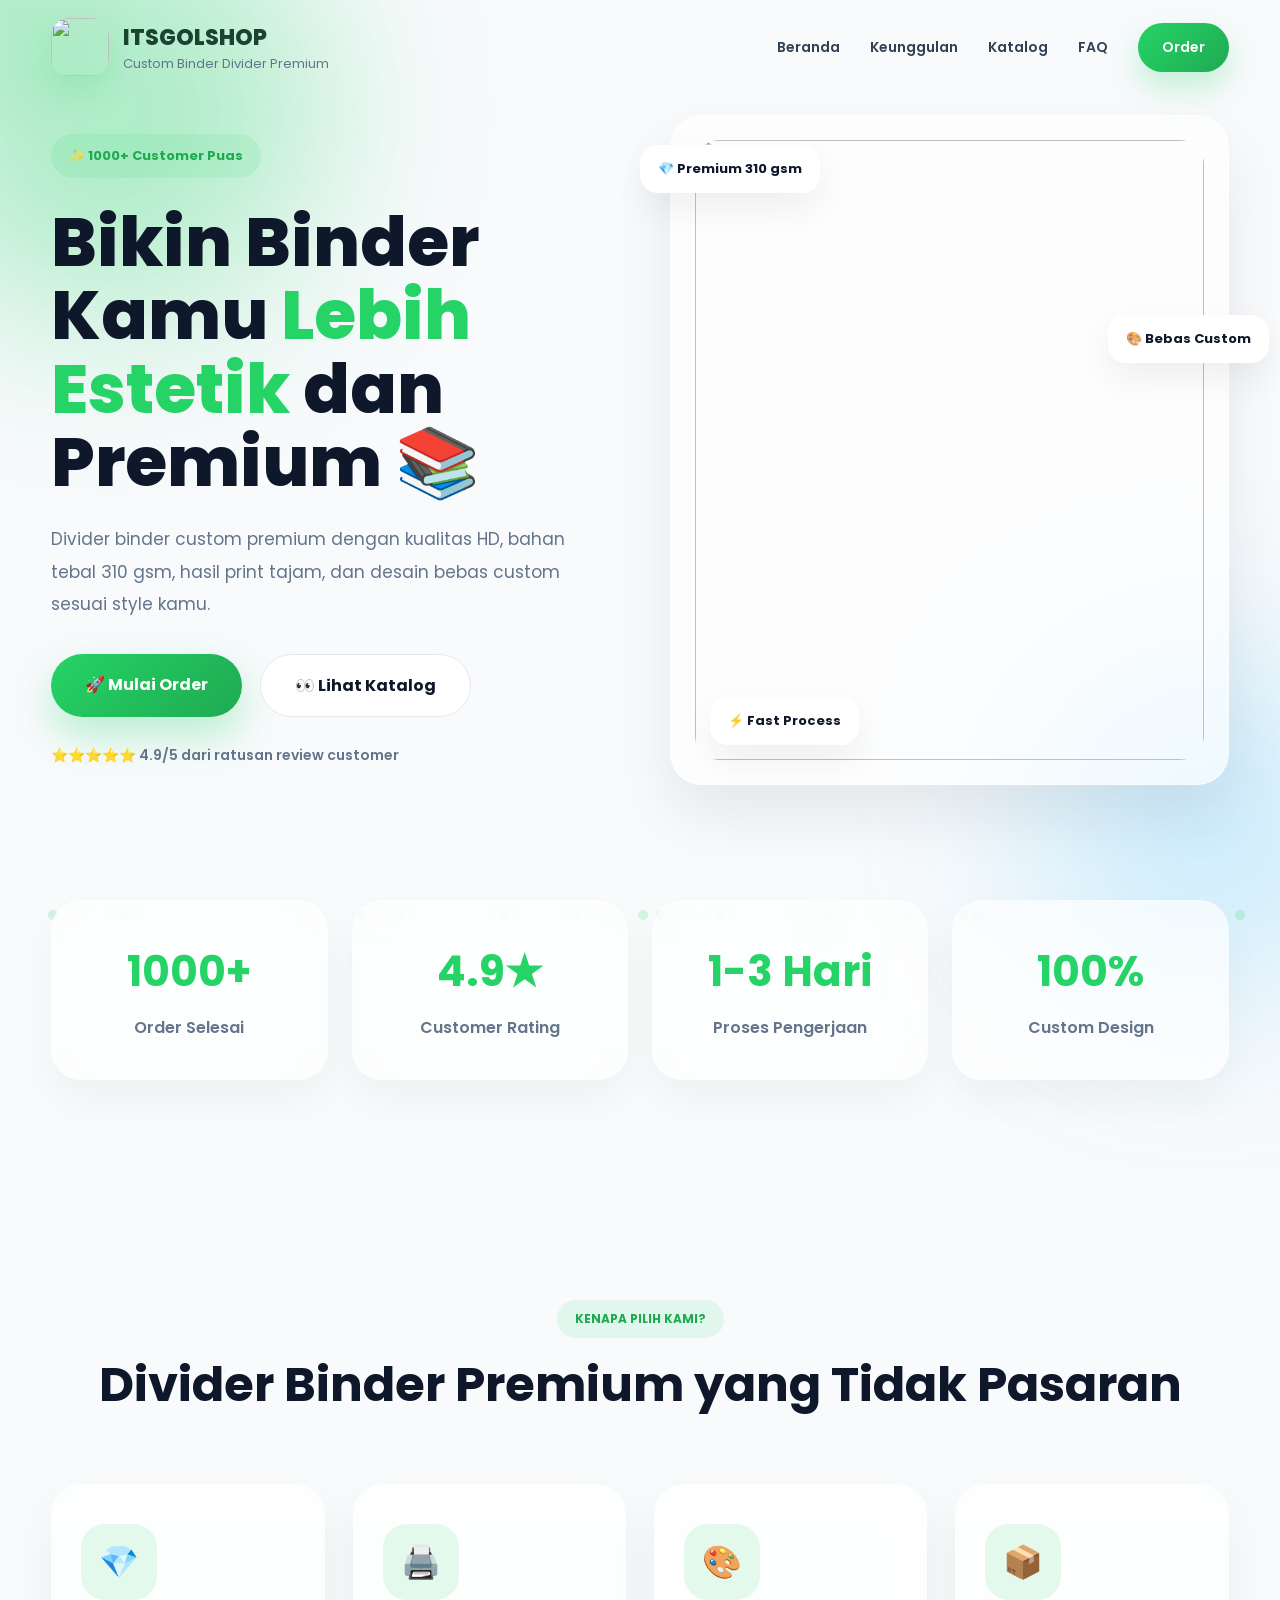
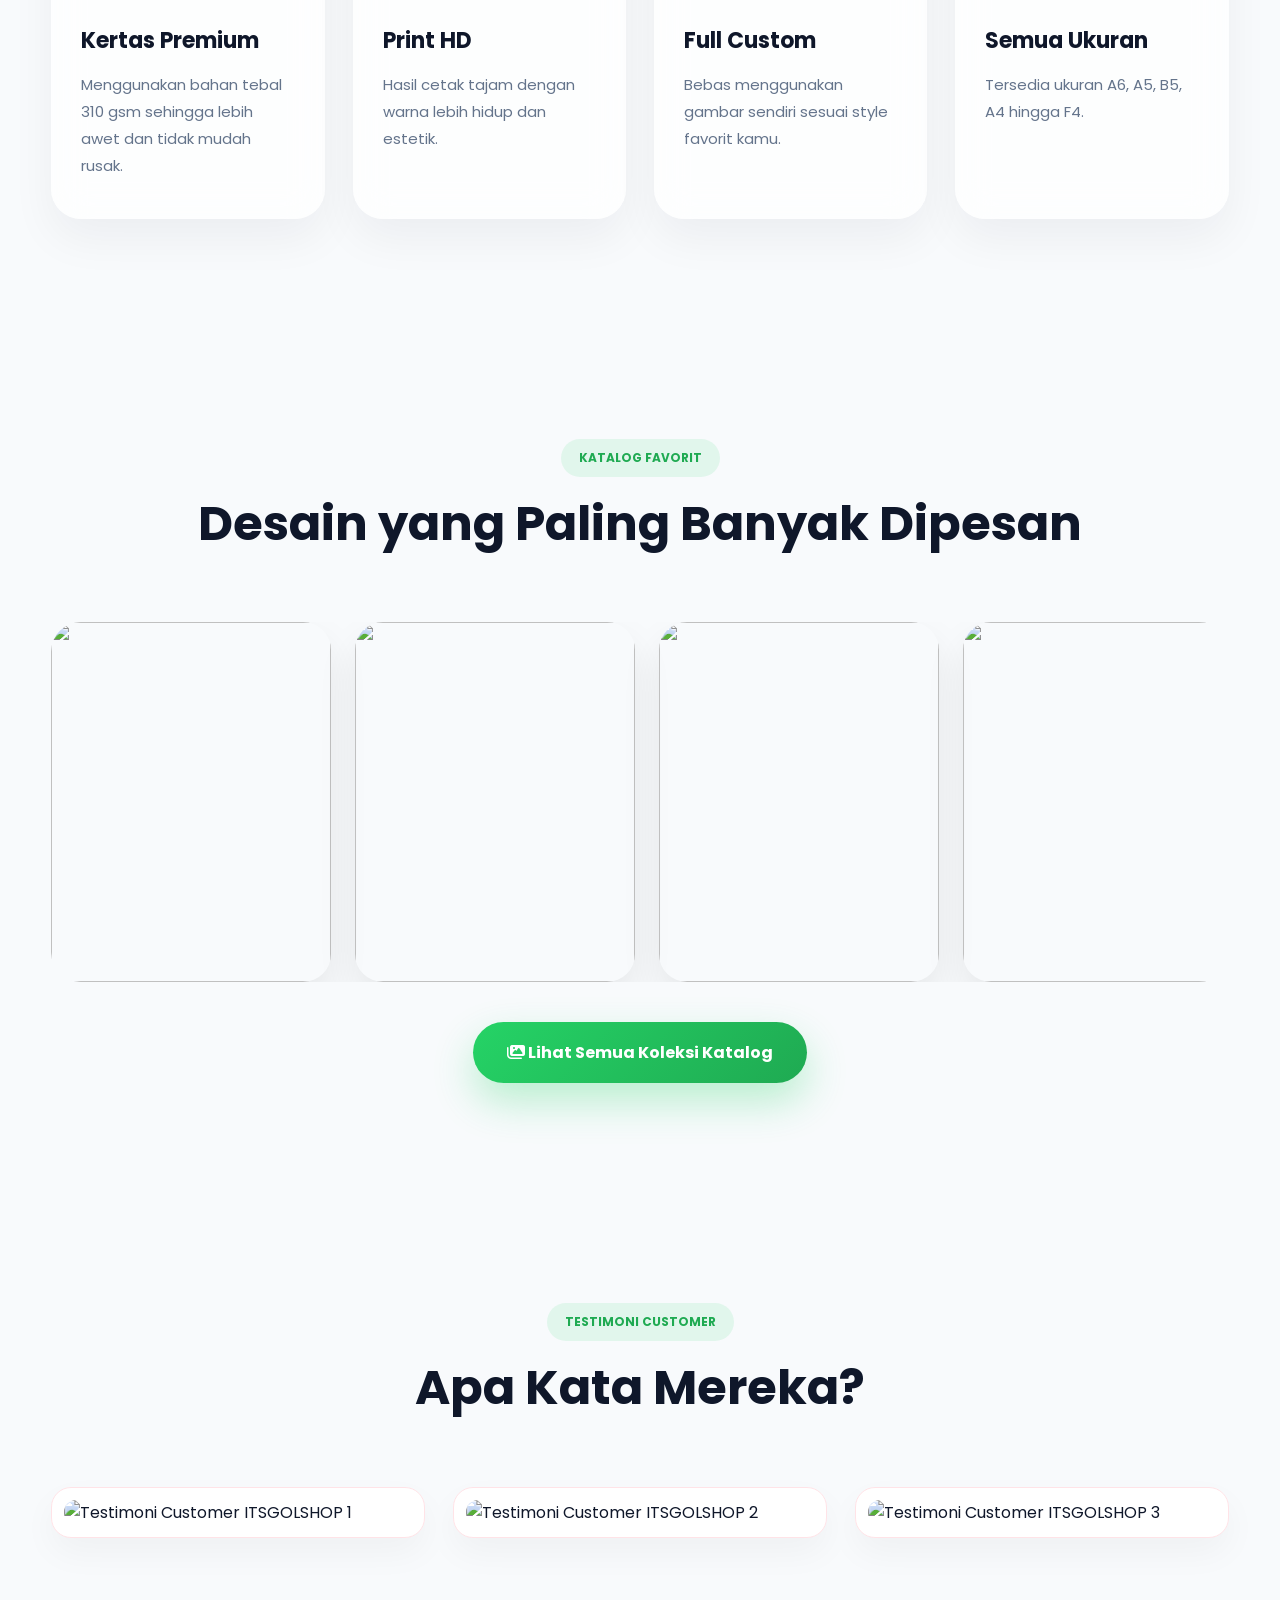
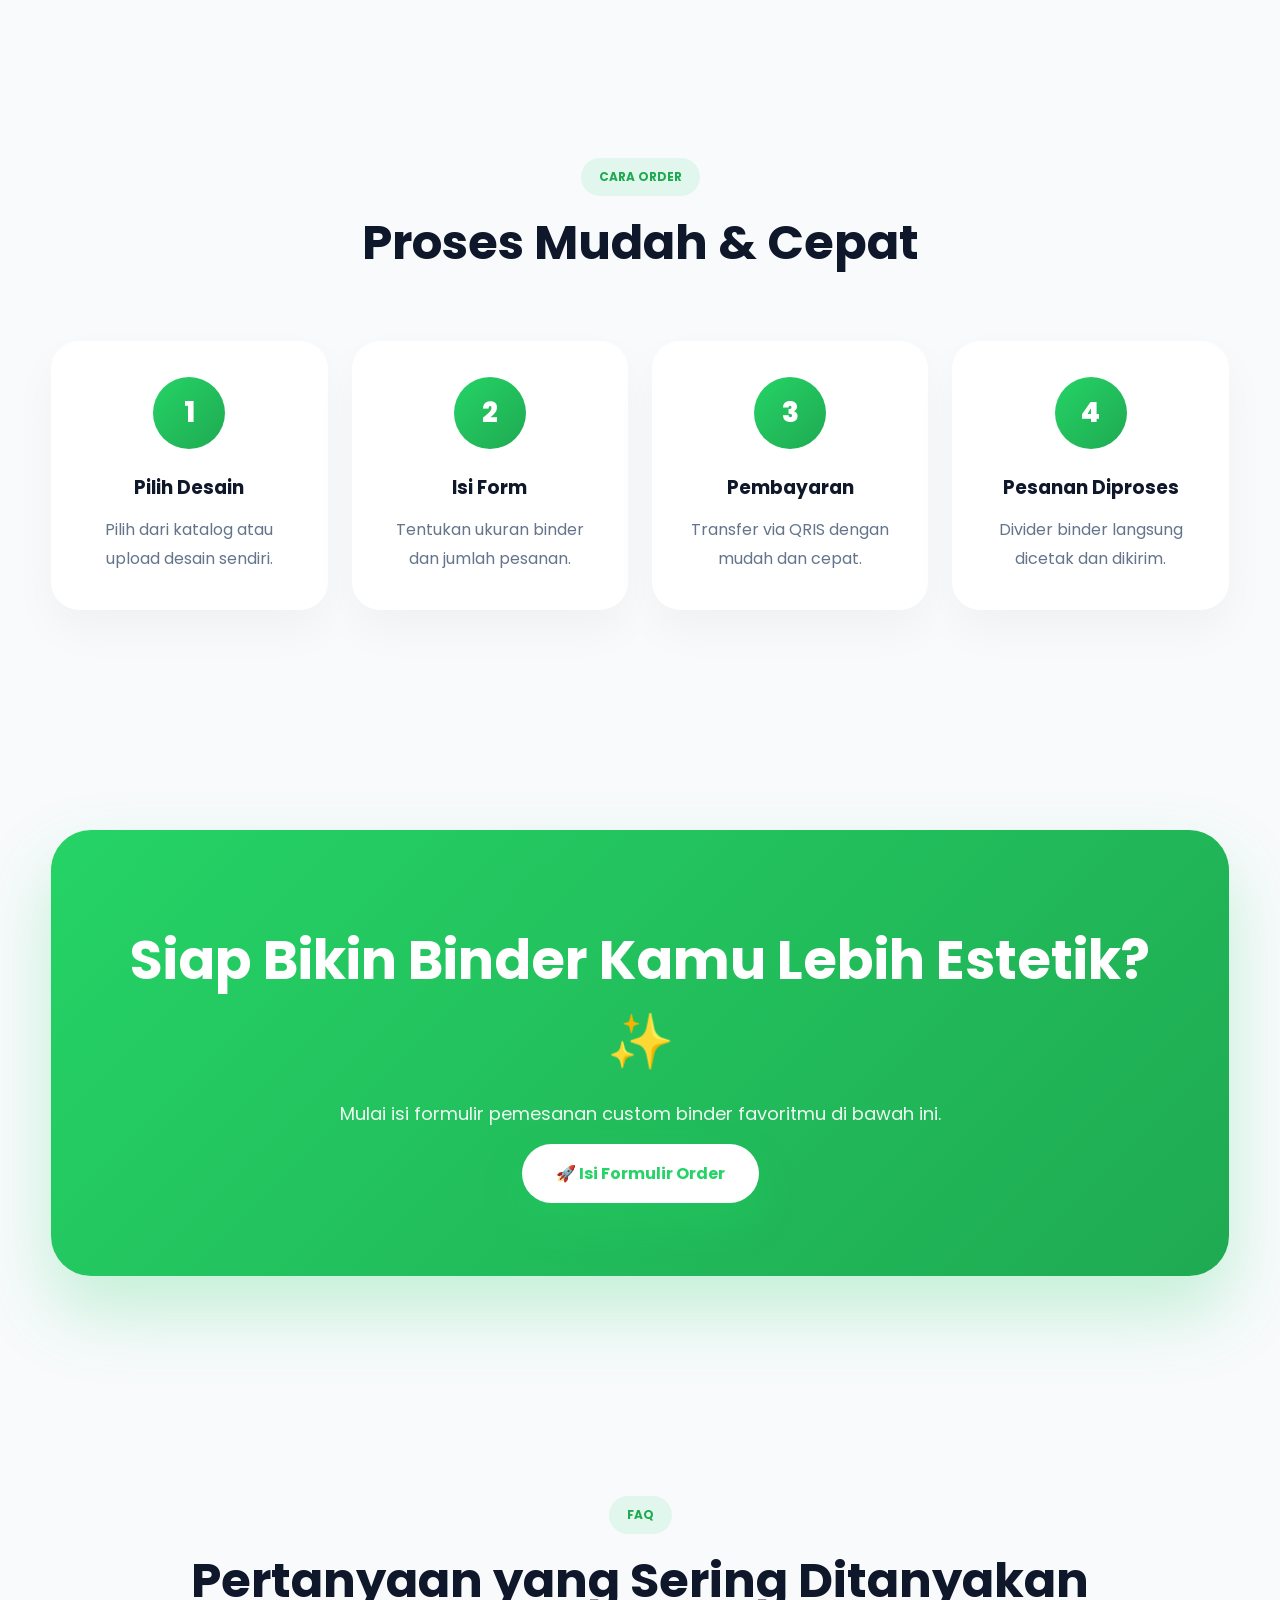
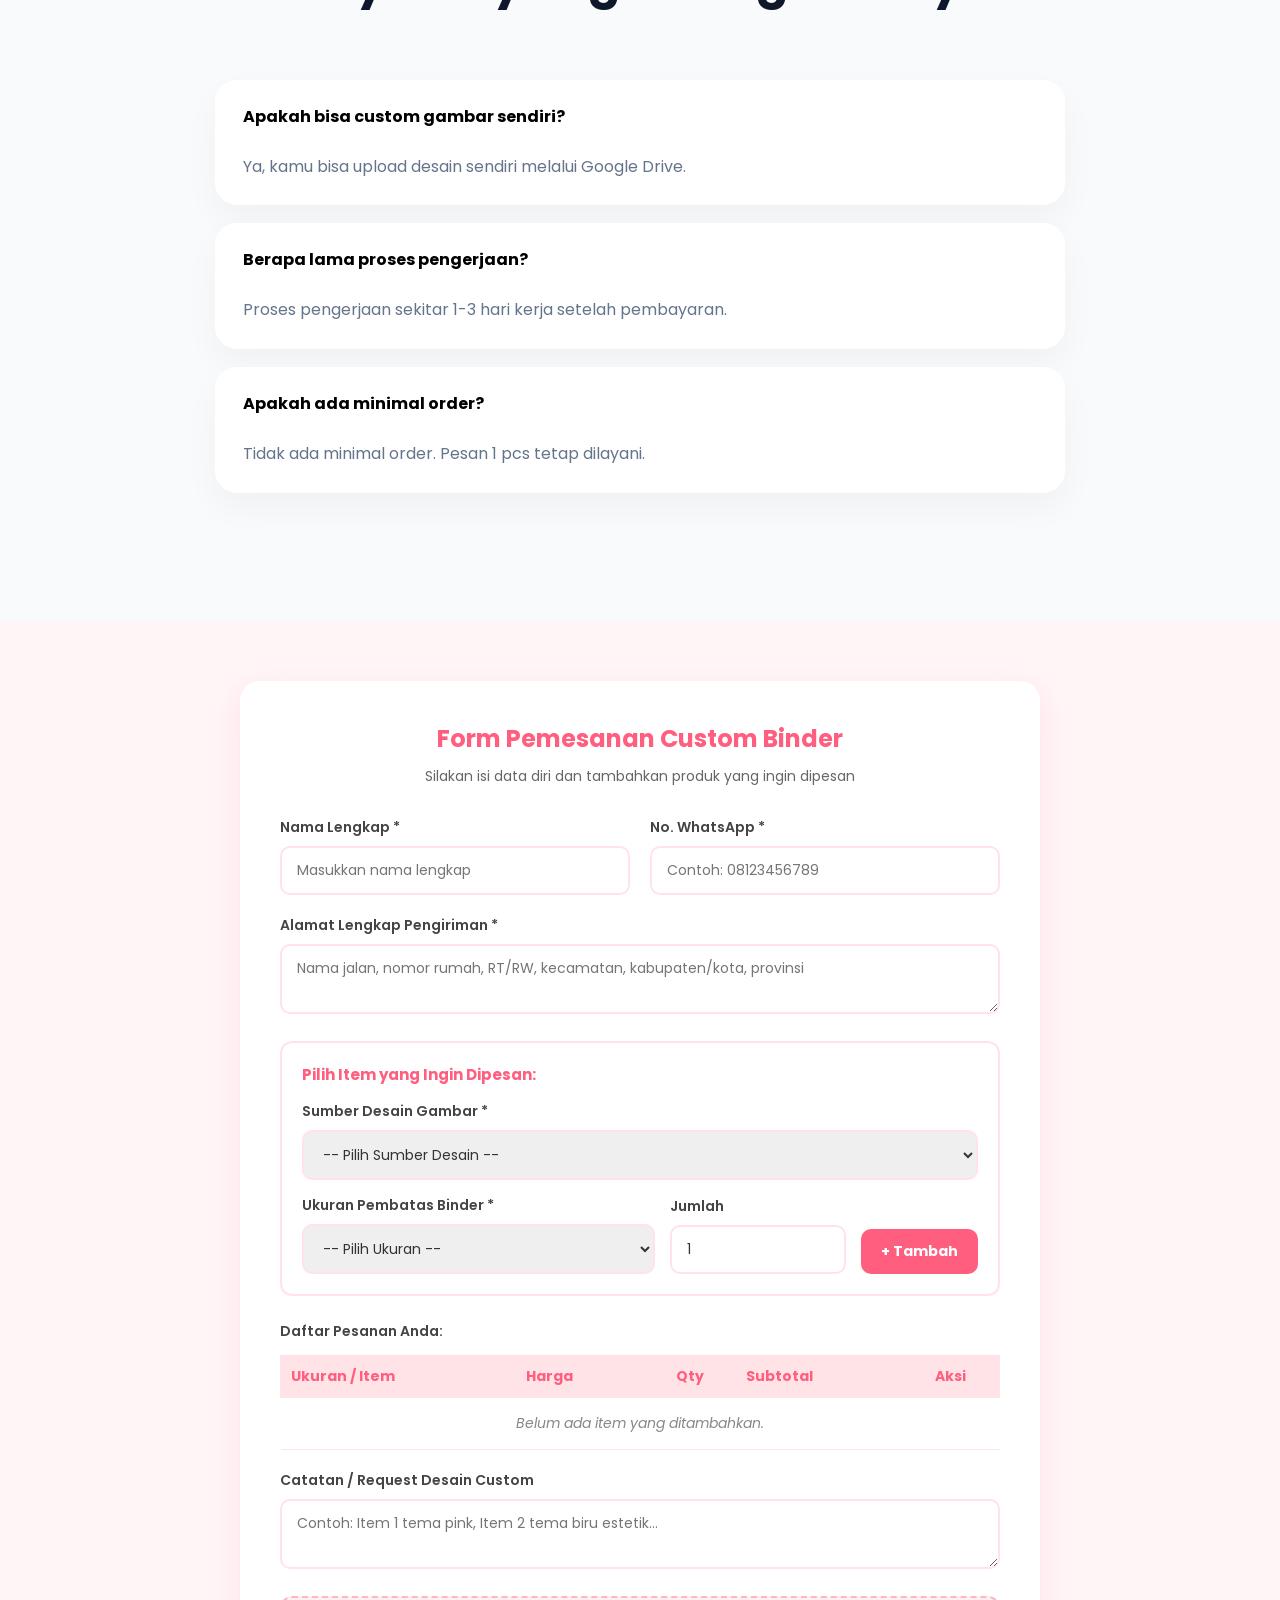
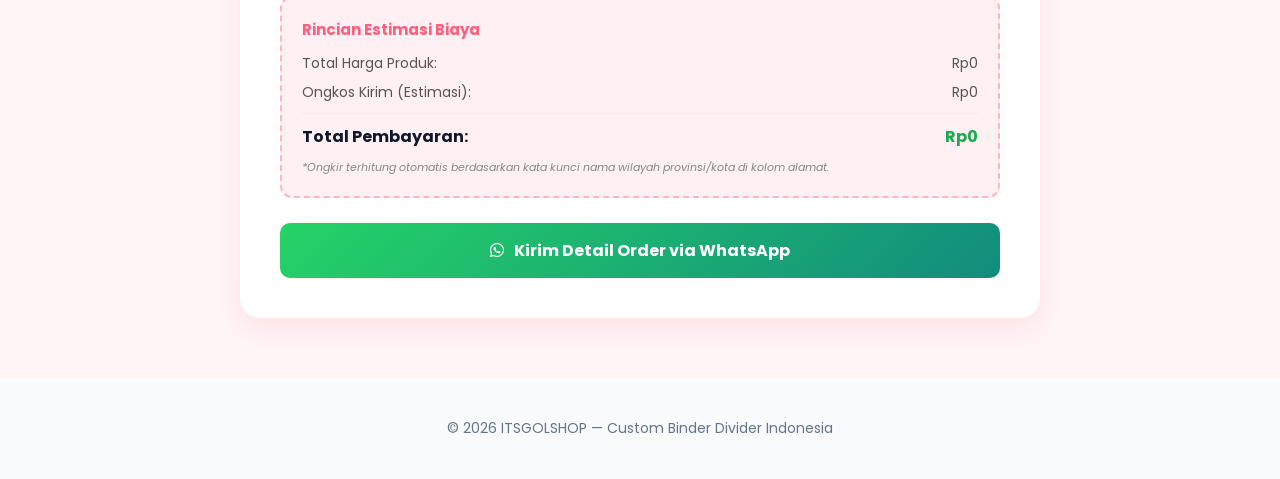
==== index.html @ 36e4fd7d "Add files via upload" ====
<!doctype html>
<html lang="id">
  <head>
    <meta charset="UTF-8" />
    <meta name="viewport" content="width=device-width, initial-scale=1.0" />

    <title>ITSGOLSHOP | Custom Binder Divider</title>

    <link rel="preconnect" href="https://fonts.googleapis.com" />
    <link rel="preconnect" href="https://fonts.gstatic.com" crossorigin />

    <link
      href="https://fonts.googleapis.com/css2?family=Poppins:wght@300;400;500;600;700;800&display=swap"
      rel="stylesheet"
    />

    <link rel="stylesheet" href="style.css" />
    <link
      rel="stylesheet"
      href="https://cdnjs.cloudflare.com/ajax/libs/font-awesome/6.4.2/css/all.min.css"
    />
  </head>

  <body>
    <div class="bg-blur blur1"></div>
    <div class="bg-blur blur2"></div>

    <div class="scroll-progress"></div>
    <div class="cursor-glow"></div>

    <!-- Floating Button mengarah ke formulir pembayarannya -->
    <a href="#order" class="floating-order"> 🛒 Order Sekarang </a>

    <header class="main-header">
      <div class="container header-wrapper">
        <div class="brand">
          <img src="katalog/logo.png" class="brand-logo" />

          <div>
            <h1>ITSGOLSHOP</h1>
            <p>Custom Binder Divider Premium</p>
          </div>
        </div>

        <nav class="desktop-nav">
          <a href="#home">Beranda</a>
          <a href="#benefit">Keunggulan</a>
          <a href="katalog.html">Katalog</a>
          <!-- Mengarah ke halaman baru -->
          <a href="#faq">FAQ</a>
          <a href="#order" class="nav-btn">Order</a>
        </nav>
      </div>
    </header>

    <section class="hero" id="home">
      <div class="container hero-grid">
        <div class="hero-content reveal">
          <div class="hero-badge">✨ 1000+ Customer Puas</div>

          <h1>
            Bikin Binder Kamu
            <span>Lebih Estetik</span>
            dan Premium 📚
          </h1>

          <p class="hero-desc">
            Divider binder custom premium dengan kualitas HD, bahan tebal 310
            gsm, hasil print tajam, dan desain bebas custom sesuai style kamu.
          </p>

          <div class="hero-buttons">
            <a href="#order" class="btn-primary"> 🚀 Mulai Order </a>
            <a href="katalog.html" class="btn-secondary"> 👀 Lihat Katalog </a>
            <!-- Diubah ke katalog.html -->
          </div>

          <div class="hero-rating">
            ⭐⭐⭐⭐⭐ 4.9/5 dari ratusan review customer
          </div>
        </div>

        <div class="hero-image-wrap reveal">
          <div class="hero-card floating">
            <img src="katalog/coba1.png" class="hero-img" />
          </div>

          <div class="mini-card card1">💎 Premium 310 gsm</div>
          <div class="mini-card card2">🎨 Bebas Custom</div>
          <div class="mini-card card3">⚡ Fast Process</div>
        </div>
      </div>
    </section>

    <section class="stats">
      <div class="container stats-grid">
        <div class="stats-card reveal">
          <h2>1000+</h2>
          <p>Order Selesai</p>
        </div>

        <div class="stats-card reveal">
          <h2>4.9★</h2>
          <p>Customer Rating</p>
        </div>

        <div class="stats-card reveal">
          <h2>1-3 Hari</h2>
          <p>Proses Pengerjaan</p>
        </div>

        <div class="stats-card reveal">
          <h2>100%</h2>
          <p>Custom Design</p>
        </div>
      </div>
    </section>

    <section id="benefit">
      <div class="container">
        <div class="section-title reveal">
          <span>KENAPA PILIH KAMI?</span>
          <h2>Divider Binder Premium yang Tidak Pasaran</h2>
        </div>

        <div class="benefit-grid">
          <div class="benefit-card reveal">
            <div class="benefit-icon">💎</div>
            <h3>Kertas Premium</h3>
            <p>
              Menggunakan bahan tebal 310 gsm sehingga lebih awet dan tidak
              mudah rusak.
            </p>
          </div>

          <div class="benefit-card reveal">
            <div class="benefit-icon">🖨️</div>
            <h3>Print HD</h3>
            <p>Hasil cetak tajam dengan warna lebih hidup dan estetik.</p>
          </div>

          <div class="benefit-card reveal">
            <div class="benefit-icon">🎨</div>
            <h3>Full Custom</h3>
            <p>Bebas menggunakan gambar sendiri sesuai style favorit kamu.</p>
          </div>

          <div class="benefit-card reveal">
            <div class="benefit-icon">📦</div>
            <h3>Semua Ukuran</h3>
            <p>Tersedia ukuran A6, A5, B5, A4 hingga F4.</p>
          </div>
        </div>
      </div>
    </section>

    <section id="catalog">
      <div class="container">
        <div class="section-title reveal">
          <span>KATALOG FAVORIT</span>
          <h2>Desain yang Paling Banyak Dipesan</h2>
        </div>

        <div class="catalog-scroll">
          <div class="catalog-track">
            <img src="katalog/12.png" />
            <img src="katalog/4.png" />
            <img src="katalog/5.png" />
            <img src="katalog/21.png" />
            <img src="katalog/25.png" />
            <img src="katalog/44.png" />
            <img src="katalog/45.png" />
          </div>
        </div>

        <!-- TAMBAHKAN BLOK TOMBOL INI DI SINI -->
        <div style="text-align: center; margin-top: 40px" class="reveal">
          <a
            href="katalog.html"
            class="btn-primary"
            style="display: inline-block"
          >
            <i class="fa-solid fa-images"></i> Lihat Semua Koleksi Katalog
          </a>
        </div>
      </div>
    </section>

    <section>
      <div class="container">
        <div class="section-title reveal">
          <span>TESTIMONI CUSTOMER</span>
          <h2>Apa Kata Mereka?</h2>
        </div>

        <div class="testi-img-grid">
          <div class="testi-img-card reveal">
            <img
              src="katalog/testi1.jpeg"
              alt="Testimoni Customer ITSGOLSHOP 1"
              onclick="bukaZoomTesti(this)"
            />
          </div>

          <div class="testi-img-card reveal">
            <img
              src="katalog/testi2.jpeg"
              alt="Testimoni Customer ITSGOLSHOP 2"
              onclick="bukaZoomTesti(this)"
            />
          </div>

          <div class="testi-img-card reveal">
            <img
              src="katalog/testi3.jpeg"
              alt="Testimoni Customer ITSGOLSHOP 3"
              onclick="bukaZoomTesti(this)"
            />
          </div>
        </div>
      </div>
    </section>

    <div
      id="testi-modal"
      class="testi-modal-overlay"
      onclick="tutupZoomTesti()"
    >
      <div class="testi-modal-content" onclick="event.stopPropagation()">
        <button
          type="button"
          class="testi-modal-close"
          onclick="tutupZoomTesti()"
        >
          &times;
        </button>
        <img id="img-testi-zoom" src="" alt="Testi Besar" />
      </div>
    </div>

    <section>
      <div class="container">
        <div class="section-title reveal">
          <span>CARA ORDER</span>
          <h2>Proses Mudah & Cepat</h2>
        </div>

        <div class="steps-grid">
          <div class="step-card reveal">
            <div class="step-number">1</div>
            <h3>Pilih Desain</h3>
            <p>Pilih dari katalog atau upload desain sendiri.</p>
          </div>

          <div class="step-card reveal">
            <div class="step-number">2</div>
            <h3>Isi Form</h3>
            <p>Tentukan ukuran binder dan jumlah pesanan.</p>
          </div>

          <div class="step-card reveal">
            <div class="step-number">3</div>
            <h3>Pembayaran</h3>
            <p>Transfer via QRIS dengan mudah dan cepat.</p>
          </div>

          <div class="step-card reveal">
            <div class="step-number">4</div>
            <h3>Pesanan Diproses</h3>
            <p>Divider binder langsung dicetak dan dikirim.</p>
          </div>
        </div>
      </div>
    </section>

    <section id="cta-banner">
      <div class="container">
        <div class="cta-box reveal">
          <h2>Siap Bikin Binder Kamu Lebih Estetik? ✨</h2>
          <p>
            Mulai isi formulir pemesanan custom binder favoritmu di bawah ini.
          </p>
          <a href="#order" class="btn-primary"> 🚀 Isi Formulir Order </a>
        </div>
      </div>
    </section>

    <section id="faq">
      <div class="container">
        <div class="section-title reveal">
          <span>FAQ</span>
          <h2>Pertanyaan yang Sering Ditanyakan</h2>
        </div>

        <div class="faq-wrap">
          <div class="faq-item reveal">
            <button type="button" class="faq-question">
              Apakah bisa custom gambar sendiri?
            </button>
            <div class="faq-answer">
              Ya, kamu bisa upload desain sendiri melalui Google Drive.
            </div>
          </div>

          <div class="faq-item reveal">
            <button class="faq-question">Berapa lama proses pengerjaan?</button>
            <div class="faq-answer">
              Proses pengerjaan sekitar 1-3 hari kerja setelah pembayaran.
            </div>
          </div>

          <div class="faq-item reveal">
            <button class="faq-question">Apakah ada minimal order?</button>
            <div class="faq-answer">
              Tidak ada minimal order. Pesan 1 pcs tetap dilayani.
            </div>
          </div>
        </div>
      </div>
    </section>

    <section id="order" class="order-section reveal">
      <div class="container-form" style="max-width: 800px">
        <h2>Form Pemesanan Custom Binder</h2>
        <p>Silakan isi data diri dan tambahkan produk yang ingin dipesan</p>

        <form id="whatsappForm">
          <div
            style="
              display: grid;
              grid-template-columns: repeat(auto-fit, minmax(250px, 1fr));
              gap: 20px;
            "
          >
            <div class="form-group">
              <label for="nama">Nama Lengkap *</label>
              <input
                type="text"
                id="nama"
                placeholder="Masukkan nama lengkap"
                required
              />
            </div>
            <div class="form-group">
              <label for="nohp">No. WhatsApp *</label>
              <input
                type="tel"
                id="nohp"
                placeholder="Contoh: 08123456789"
                required
              />
            </div>
          </div>

          <div class="form-group">
            <label for="alamat">Alamat Lengkap Pengiriman *</label>
            <textarea
              id="alamat"
              rows="2"
              placeholder="Nama jalan, nomor rumah, RT/RW, kecamatan, kabupaten/kota, provinsi"
              required
            ></textarea>
          </div>

          <div
            style="
              background: #fff;
              border: 2px solid #ffe3e7;
              padding: 20px;
              border-radius: 12px;
              margin-bottom: 25px;
            "
          >
            <h4 style="color: #ff5e7e; margin-bottom: 15px; font-size: 15px">
              Pilih Item yang Ingin Dipesan:
            </h4>

            <!-- TAMBAHAN: Pilihan Sumber Desain Gambar (Katalog / Custom) -->
            <div
              style="
                display: grid;
                grid-template-columns: repeat(auto-fit, minmax(200px, 1fr));
                gap: 15px;
                margin-bottom: 15px;
              "
            >
              <div class="form-group" style="margin-bottom: 0">
                <label for="sumber-desain">Sumber Desain Gambar *</label>
                <select id="sumber-desain" onchange="aturInputDesain()">
                  <option value="" disabled selected>
                    -- Pilih Sumber Desain --
                  </option>
                  <option value="Katalog">Pilih dari Katalog Toko</option>
                  <option value="Custom">
                    Desain Custom Sendiri (Google Drive)
                  </option>
                </select>
              </div>

              <!-- Kolom input dinamis untuk nomor katalog (Awalnya tersembunyi) -->
              <div
                class="form-group"
                id="group-no-katalog"
                style="margin-bottom: 0; display: none"
              >
                <label for="no-katalog">Nomor/Nama Katalog *</label>
                <input
                  type="text"
                  id="no-katalog"
                  placeholder="Contoh: Katalog 12 / Pastel 5"
                />
              </div>

              <!-- Kolom input dinamis untuk Link Google Drive -->
              <div
                class="form-group"
                id="group-link-drive"
                style="margin-bottom: 0; display: none"
              >
                <label for="link-drive">Link Google Drive Desain *</label>
                <input
                  type="url"
                  id="link-drive"
                  placeholder="Tempel/Paste link Google Drive disini"
                />
                <!-- TAMBAHAN: Teks Pengingat Akses Link -->
                <p
                  style="
                    font-size: 11px;
                    color: #ff5e7e;
                    margin-top: 5px;
                    text-align: left;
                    font-style: italic;
                    font-weight: 600;
                  "
                >
                  ⚠️ PENTING: Pastikan akses berbagi link di Google Drive Anda
                  sudah diatur ke "Anyone with the link" (Siapa saja yang
                  memiliki link) agar desain bisa diunduh oleh Admin.
                </p>
              </div>
            </div>

            <!-- Kolom Ukuran, Jumlah, dan Tombol Tambah yang Sudah Ada Sebelumnya -->
            <div
              style="
                display: grid;
                grid-template-columns: 2fr 1fr auto;
                gap: 15px;
                align-items: flex-end;
              "
            >
              <div class="form-group" style="margin-bottom: 0">
                <label for="ukuran">Ukuran Pembatas Binder *</label>
                <select id="ukuran">
                  <option value="" disabled selected>-- Pilih Ukuran --</option>
                  <option value="A6 (6 ring)" data-harga="3000">
                    A6 (6 ring) - Rp3.000
                  </option>
                  <option value="A5 (6 ring)" data-harga="4000">
                    A5 (6 ring) - Rp4.000
                  </option>
                  <option value="A5 (20 ring)" data-harga="4000">
                    A5 (20 ring) - Rp4.000
                  </option>
                  <option value="B5 (9 ring)" data-harga="5000">
                    B5 (9 ring) - Rp5.000
                  </option>
                  <option value="B5 (26 ring)" data-harga="5000">
                    B5 (26 ring) - Rp5.000
                  </option>
                  <option value="A4 (2 ring)" data-harga="6000">
                    A4 (2 ring) - Rp6.000
                  </option>
                  <option value="A4 (30 ring)" data-harga="6000">
                    A4 (30 ring) - Rp6.000
                  </option>
                  <option value="F4 (2 ring)" data-harga="7000">
                    F4 (2 ring) - Rp7.000
                  </option>
                  <option value="F4 (30 ring)" data-harga="7000">
                    F4 (30 ring) - Rp7.000
                  </option>
                </select>
              </div>
              <div class="form-group" style="margin-bottom: 0">
                <label for="jumlah">Jumlah</label>
                <input type="number" id="jumlah" min="1" value="1" />
              </div>
              <button
                type="button"
                onclick="tambahItemKeDaftar()"
                class="btn-submit"
                style="
                  padding: 12px 20px;
                  font-size: 14px;
                  background: #ff5e7e;
                  width: auto;
                "
              >
                + Tambah
              </button>
            </div>
          </div>

          <div class="form-group">
            <label>Daftar Pesanan Anda:</label>
            <div style="overflow-x: auto">
              <table
                id="tabel-pesanan"
                style="
                  width: 100%;
                  border-collapse: collapse;
                  margin-top: 5px;
                  font-size: 14px;
                "
              >
                <thead>
                  <tr
                    style="
                      background-color: #ffe3e7;
                      color: #ff5e7e;
                      text-align: left;
                    "
                  >
                    <th style="padding: 10px; border: 1px solid #ffe3e7">
                      Ukuran / Item
                    </th>
                    <th style="padding: 10px; border: 1px solid #ffe3e7">
                      Harga
                    </th>
                    <th
                      style="
                        padding: 10px;
                        border: 1px solid #ffe3e7;
                        text-align: center;
                      "
                    >
                      Qty
                    </th>
                    <th style="padding: 10px; border: 1px solid #ffe3e7">
                      Subtotal
                    </th>
                    <th
                      style="
                        padding: 10px;
                        border: 1px solid #ffe3e7;
                        text-align: center;
                      "
                    >
                      Aksi
                    </th>
                  </tr>
                </thead>
                <tbody id="list-order-body">
                  <tr>
                    <td
                      colspan="5"
                      style="
                        text-align: center;
                        padding: 15px;
                        color: #888;
                        font-style: italic;
                      "
                    >
                      Belum ada item yang ditambahkan.
                    </td>
                  </tr>
                </tbody>
              </table>
            </div>
          </div>

          <div class="form-group" style="margin-top: 20px">
            <label for="catatan">Catatan / Request Desain Custom</label>
            <textarea
              id="catatan"
              rows="2"
              placeholder="Contoh: Item 1 tema pink, Item 2 tema biru estetik..."
            ></textarea>
          </div>

          <div class="payment-summary">
            <h4>Rincian Estimasi Biaya</h4>
            <div class="summary-item">
              <span>Total Harga Produk:</span>
              <span id="view-harga-produk">Rp0</span>
            </div>
            <div class="summary-item">
              <span>Ongkos Kirim (Estimasi):</span>
              <span id="view-ongkir">Rp0</span>
            </div>
            <hr class="summary-divider" />
            <div class="summary-item total">
              <span>Total Pembayaran:</span>
              <span id="view-total">Rp0</span>
            </div>
            <p class="summary-note">
              *Ongkir terhitung otomatis berdasarkan kata kunci nama wilayah
              provinsi/kota di kolom alamat.
            </p>
          </div>

          <div
            id="qris-section"
            style="
              background: #fff;
              border: 2px solid #e2e8f0;
              padding: 25px;
              border-radius: 12px;
              margin-bottom: 25px;
              text-align: center;
              display: none;
            "
          >
            <h4 style="color: #0f172a; margin-bottom: 5px; font-weight: 700">
              Pembayaran via QRIS
            </h4>
            <p style="font-size: 13px; color: #64748b; margin-bottom: 15px">
              Silakan scan QRIS di bawah ini sebesar
              <strong id="qris-total-text" style="color: #ff5e7e">Rp0</strong>
            </p>

            <div
              class="qris-container"
              onclick="bukaZoomQris()"
              style="
                background: white;
                padding: 10px;
                display: inline-block;
                border-radius: 10px;
                box-shadow: 0 4px 12px rgba(0, 0, 0, 0.05);
                margin-bottom: 15px;
                cursor: zoom-in;
                position: relative;
              "
            >
              <img
                src="katalog/qris.png"
                alt="QRIS ITSGOLSHOP"
                style="
                  width: 220px;
                  height: auto;
                  margin: 0 auto;
                  display: block;
                "
              />
              <span
                style="
                  font-size: 11px;
                  color: #ff5e7e;
                  display: block;
                  margin-top: 5px;
                "
                ><i class="fa-solid fa-magnifying-glass-plus"></i> Klik untuk
                memperbesar</span
              >
            </div>

            <p
              style="
                font-size: 12px;
                color: #475569;
                font-weight: 600;
                margin-bottom: 15px;
              "
            >
              Nama Merchant: ITSGOLSHOP
            </p>

            <div
              class="form-group"
              style="text-align: left; max-width: 400px; margin: 0 auto"
            >
              <label for="bukti-bayar" style="color: #ff5e7e"
                >Upload Bukti Pembayaran (Screenshot) *</label
              >
              <input
                type="file"
                id="bukti-bayar"
                accept="image/*"
                required
                style="
                  padding: 8px;
                  border: 2px dashed #ffb6c1;
                  background: #fffdfd;
                "
              />
            </div>
          </div>

          <div
            id="qris-modal"
            class="qris-modal-overlay"
            onclick="tutupZoomQris()"
          >
            <div class="qris-modal-content" onclick="event.stopPropagation()">
              <button
                type="button"
                class="qris-modal-close"
                onclick="tutupZoomQris()"
              >
                &times;
              </button>
              <img src="katalog/qris.png" alt="QRIS Besar" />
              <p style="margin-top: 10px; font-weight: 600; font-size: 14px">
                Scan QRIS ITSGOLSHOP
              </p>
            </div>
          </div>

          <button type="button" onclick="kirimKeWhatsApp()" class="btn-submit">
            <i class="fab fa-whatsapp"></i> Kirim Detail Order via WhatsApp
          </button>
        </form>
      </div>
    </section>

    <footer>© 2026 ITSGOLSHOP — Custom Binder Divider Indonesia</footer>

    <script src="script.js"></script>
  </body>
</html>
---- style.css ----
/* =========================================
RESET
========================================= */

* {
  margin: 0;
  padding: 0;
  box-sizing: border-box;
}

html {
  scroll-behavior: smooth;
}

body {
  font-family: "Poppins", sans-serif;
  background: #f8fafc;
  overflow-x: hidden;
  color: #0f172a;
  position: relative;
}

/* =========================================
GLOBAL
========================================= */

.container {
  width: min(1180px, 92%);
  margin: auto;
}

section {
  padding: 110px 0;
  position: relative;
}

img {
  width: 100%;
  display: block;
}

a {
  text-decoration: none;
}

button {
  font-family: inherit;
}

/* =========================================
BACKGROUND
========================================= */

.bg-blur {
  position: fixed;
  border-radius: 999px;
  filter: blur(90px);
  z-index: -2;
  opacity: 0.35;
}

.blur1 {
  width: 420px;
  height: 420px;
  background: #25d366;
  top: -100px;
  left: -100px;
}

.blur2 {
  width: 350px;
  height: 350px;
  background: #7dd3fc;
  right: -100px;
  bottom: -100px;
}

/* =========================================
HEADER
========================================= */

.main-header {
  position: fixed;
  width: 100%;
  top: 0;
  z-index: 9999;
  transition: 0.4s;
}

.header-scroll {
  backdrop-filter: blur(18px);
  background: rgba(255, 255, 255, 0.75);
  border-bottom: 1px solid rgba(255, 255, 255, 0.3);
  box-shadow: 0 10px 30px rgba(0, 0, 0, 0.04);
}

.header-wrapper {
  display: flex;
  justify-content: space-between;
  align-items: center;
  padding: 18px 0;
}

.brand {
  display: flex;
  align-items: center;
  gap: 14px;
}

.brand-logo {
  width: 58px;
  height: 58px;
  object-fit: cover;
  border-radius: 18px;
  box-shadow: 0 15px 30px rgba(37, 211, 102, 0.15);
}

.brand h1 {
  font-size: 22px;
  font-weight: 800;
  color: #1b4332;
}

.brand p {
  font-size: 13px;
  color: #64748b;
}

.desktop-nav {
  display: flex;
  gap: 30px;
  align-items: center;
}

.desktop-nav a {
  color: #334155;
  font-weight: 600;
  font-size: 14px;
  transition: 0.3s;
}

.desktop-nav a:hover {
  color: #25d366;
}

.nav-btn {
  background: linear-gradient(135deg, #25d366, #1faa52);
  color: white !important;
  padding: 14px 24px;
  border-radius: 999px;
  box-shadow: 0 15px 30px rgba(37, 211, 102, 0.25);
}

/* =========================================
FLOATING BUTTON
========================================= */

.floating-order {
  position: fixed;
  bottom: 20px;
  right: 20px;
  z-index: 999;
  background: linear-gradient(135deg, #25d366, #1faa52);
  color: white;
  padding: 16px 24px;
  border-radius: 999px;
  font-weight: 700;
  font-size: 14px;
  box-shadow: 0 15px 35px rgba(37, 211, 102, 0.35);
  transition: 0.4s;
  opacity: 0;
  transform: translateY(80px);
}

.show-float {
  opacity: 1;
  transform: translateY(0);
}

/* =========================================
HERO
========================================= */

.hero {
  min-height: 100vh;
  display: flex;
  align-items: center;
  overflow: hidden;
}

.hero-grid {
  display: grid;
  grid-template-columns: repeat(2, 1fr);
  gap: 60px;
  align-items: center;
}

.hero-badge {
  display: inline-flex;
  align-items: center;
  gap: 10px;
  background: rgba(37, 211, 102, 0.1);
  color: #1faa52;
  padding: 12px 18px;
  border-radius: 999px;
  font-size: 13px;
  font-weight: 700;
  margin-bottom: 28px;
}

.hero-content h1 {
  font-size: 68px;
  line-height: 1.08;
  font-weight: 800;
  margin-bottom: 24px;
}

.hero-content h1 span {
  color: #25d366;
}

.hero-desc {
  color: #64748b;
  line-height: 1.9;
  font-size: 17px;
  margin-bottom: 34px;
}

.hero-buttons {
  display: flex;
  gap: 18px;
  flex-wrap: wrap;
  margin-bottom: 28px;
}

.btn-primary {
  background: linear-gradient(135deg, #25d366, #1faa52);
  color: white;
  padding: 18px 34px;
  border-radius: 999px;
  font-weight: 700;
  box-shadow: 0 18px 40px rgba(37, 211, 102, 0.3);
  transition: 0.3s;
}

.btn-primary:hover {
  transform: translateY(-5px);
}

.btn-secondary {
  background: white;
  border: 1px solid #e2e8f0;
  color: #0f172a;
  padding: 18px 34px;
  border-radius: 999px;
  font-weight: 700;
}

.hero-rating {
  color: #64748b;
  font-weight: 600;
  font-size: 14px;
}

.hero-image-wrap {
  position: relative;
  z-index: 10;
}

.hero-card {
  background: rgba(255, 255, 255, 0.65);
  backdrop-filter: blur(18px);
  border-radius: 32px;
  padding: 24px;
  box-shadow: 0 30px 60px rgba(15, 23, 42, 0.08);
  border: 1px solid rgba(255, 255, 255, 0.5);
  transition: 0.2s;
}

.hero-img {
  height: 620px;
  object-fit: cover;
  border-radius: 24px;
}

.floating {
  animation: floating 4s infinite ease-in-out;
}

@keyframes floating {
  0% {
    transform: translateY(0);
  }
  50% {
    transform: translateY(-12px);
  }
  100% {
    transform: translateY(0);
  }
}

.mini-card {
  position: absolute;
  background: white;
  padding: 14px 18px;
  border-radius: 18px;
  font-size: 13px;
  font-weight: 700;
  box-shadow: 0 15px 35px rgba(0, 0, 0, 0.06);
}

.card1 {
  top: 30px;
  left: -30px;
}

.card2 {
  top: 200px;
  right: -40px;
}

.card3 {
  bottom: 40px;
  left: 40px;
}

/* =========================================
STATS
========================================= */

.stats {
  padding-top: 0;
}

.stats-grid {
  display: grid;
  grid-template-columns: repeat(4, 1fr);
  gap: 24px;
}

.stats-card {
  background: rgba(255, 255, 255, 0.7);
  backdrop-filter: blur(18px);
  border-radius: 30px;
  padding: 40px;
  text-align: center;
  box-shadow: 0 20px 40px rgba(0, 0, 0, 0.04);
}

.stats-card h2 {
  font-size: 42px;
  color: #25d366;
  margin-bottom: 12px;
}

.stats-card p {
  color: #64748b;
  font-weight: 600;
}

/* =========================================
SECTION TITLE
========================================= */

.section-title {
  text-align: center;
  margin-bottom: 70px;
}

.section-title span {
  display: inline-block;
  background: rgba(37, 211, 102, 0.1);
  color: #1faa52;
  padding: 10px 18px;
  border-radius: 999px;
  font-size: 12px;
  font-weight: 700;
  margin-bottom: 18px;
}

.section-title h2 {
  font-size: 48px;
  line-height: 1.2;
}

/* =========================================
BENEFIT
========================================= */

.benefit-grid {
  display: grid;
  grid-template-columns: repeat(4, 1fr);
  gap: 28px;
}

.benefit-card {
  background: rgba(255, 255, 255, 0.72);
  backdrop-filter: blur(18px);
  border-radius: 30px;
  padding: 40px 30px;
  transition: 0.35s;
  box-shadow: 0 20px 45px rgba(15, 23, 42, 0.05);
}

.benefit-card:hover {
  transform: translateY(-10px);
}

.benefit-icon {
  width: 76px;
  height: 76px;
  background: rgba(37, 211, 102, 0.12);
  display: flex;
  align-items: center;
  justify-content: center;
  border-radius: 24px;
  font-size: 32px;
  margin-bottom: 24px;
}

.benefit-card h3 {
  font-size: 22px;
  margin-bottom: 14px;
}

.benefit-card p {
  color: #64748b;
  line-height: 1.8;
  font-size: 15px;
}

/* =========================================
CATALOG
========================================= */

.catalog-scroll {
  overflow: hidden;
  border-radius: 30px;
}

.catalog-track {
  display: flex;
  gap: 24px;
  width: max-content;
  animation: scroll 30s linear infinite;
}

.catalog-track img {
  width: 280px;
  height: 360px;
  object-fit: cover;
  border-radius: 28px;
  box-shadow: 0 20px 40px rgba(0, 0, 0, 0.08);
}

@keyframes scroll {
  from {
    transform: translateX(0);
  }
  to {
    transform: translateX(-50%);
  }
}

/* =========================================
TESTIMONI
========================================= */

.testi-grid {
  display: grid;
  grid-template-columns: repeat(3, 1fr);
  gap: 28px;
}

.testi-card {
  background: white;
  border-radius: 28px;
  padding: 36px;
  box-shadow: 0 20px 40px rgba(0, 0, 0, 0.04);
}

.testi-card p {
  line-height: 1.9;
  color: #334155;
  margin-bottom: 24px;
}

.testi-user {
  font-weight: 700;
  color: #25d366;
}

/* =========================================
TESTIMONI (VERSI GAMBAR SCREENSHOT)
========================================= */

.testi-img-grid {
  display: grid;
  grid-template-columns: repeat(3, 1fr);
  gap: 28px;
}

.testi-img-card {
  background: white;
  border-radius: 20px;
  padding: 12px;
  box-shadow: 0 15px 35px rgba(0, 0, 0, 0.04);
  border: 1px solid #ffe3e7;
  transition:
    transform 0.3s ease,
    box-shadow 0.3s ease;
  overflow: hidden;
  display: flex;
  align-items: center;
  justify-content: center;
}

.testi-img-card:hover {
  transform: translateY(-8px);
  box-shadow: 0 20px 40px rgba(255, 94, 126, 0.15);
}

.testi-img-card img {
  width: 100%;
  height: auto;
  border-radius: 12px;
  object-fit: contain;
  cursor: zoom-in; /* Menampilkan ikon kaca pembesar */
}

/* POPUP MODAL UNTUK ZOOM TESTIMONI */
.testi-modal-overlay {
  position: fixed;
  top: 0;
  left: 0;
  width: 100%;
  height: 100%;
  background-color: rgba(15, 23, 42, 0.7);
  backdrop-filter: blur(8px);
  z-index: 999999;
  display: flex;
  align-items: center;
  justify-content: center;
  opacity: 0;
  pointer-events: none;
  transition: opacity 0.3s ease;
}

.testi-modal-overlay.aktif {
  opacity: 1;
  pointer-events: auto;
}

.testi-modal-content {
  background: white;
  padding: 16px;
  border-radius: 20px;
  position: relative;
  max-width: 90%;
  width: 500px; /* Ukuran pas untuk membaca tulisan screenshot ulasan */
  text-align: center;
  box-shadow: 0 25px 50px -12px rgba(0, 0, 0, 0.3);
  transform: scale(0.8);
  transition: transform 0.3s ease;
}

.testi-modal-overlay.aktif .testi-modal-content {
  transform: scale(1);
}

.testi-modal-content img {
  width: 100%;
  max-height: 80vh;
  object-fit: contain;
  border-radius: 12px;
}

.testi-modal-close {
  position: absolute;
  top: -15px;
  right: -15px;
  background: #ff5e7e;
  color: white;
  border: none;
  width: 36px;
  height: 36px;
  border-radius: 50%;
  font-size: 22px;
  line-height: 36px;
  cursor: pointer;
  box-shadow: 0 4px 10px rgba(0, 0, 0, 0.1);
  display: flex;
  align-items: center;
  justify-content: center;
}

/* RESPONSIVE UNTUK SMARTPHONE */
@media (max-width: 768px) {
  .testi-img-grid {
    grid-template-columns: 1fr; /* Berubah jadi 1 kolom memanjang kebawah di HP */
    gap: 20px;
  }
}

/* =========================================
STEPS
========================================= */

.steps-grid {
  display: grid;
  grid-template-columns: repeat(4, 1fr);
  gap: 24px;
}

.step-card {
  background: white;
  border-radius: 28px;
  padding: 36px;
  text-align: center;
  box-shadow: 0 20px 45px rgba(0, 0, 0, 0.04);
}

.step-number {
  width: 72px;
  height: 72px;
  border-radius: 999px;
  background: linear-gradient(135deg, #25d366, #1faa52);
  color: white;
  font-weight: 800;
  font-size: 28px;
  display: flex;
  align-items: center;
  justify-content: center;
  margin: auto;
  margin-bottom: 24px;
}

.step-card h3 {
  margin-bottom: 14px;
}

.step-card p {
  color: #64748b;
  line-height: 1.8;
}

/* =========================================
CTA
========================================= */

.cta-box {
  background: linear-gradient(135deg, #25d366, #1faa52);
  border-radius: 40px;
  padding: 90px 50px;
  text-align: center;
  color: white;
  box-shadow: 0 35px 70px rgba(37, 211, 102, 0.25);
}

.cta-box h2 {
  font-size: 54px;
  margin-bottom: 18px;
}

.cta-box p {
  margin-bottom: 34px;
  opacity: 0.92;
  font-size: 18px;
}

.cta-box .btn-primary {
  background: white;
  color: #25d366;
}

/* =========================================
FAQ
========================================= */

.faq-wrap {
  max-width: 850px;
  margin: auto;
}

.faq-item {
  background: white;
  border-radius: 22px;
  overflow: hidden;
  margin-bottom: 18px;
  box-shadow: 0 15px 35px rgba(0, 0, 0, 0.04);
}

.faq-question {
  width: 100%;
  border: none;
  background: white;
  padding: 24px 28px;
  text-align: left;
  font-size: 16px;
  font-weight: 700;
  cursor: pointer;
}

.faq-answer {
  max-height: 0;
  overflow: hidden;
  transition: 0.4s;
  padding: 0 28px;
  color: #64748b;
  line-height: 1.8;
}

.faq-item.active .faq-answer {
  max-height: 300px;
  padding-bottom: 24px;
}

/* Tampilan Form Pemesanan */
.order-section {
  padding: 60px 20px;
  background-color: #fff5f7; /* Pink pastel sangat soft */
}

.container-form {
  max-width: 600px;
  margin: 0 auto;
  background: #ffffff;
  padding: 40px;
  border-radius: 20px;
  box-shadow: 0 10px 30px rgba(255, 182, 193, 0.3);
}

.container-form h2 {
  color: #ff5e7e;
  text-align: center;
  margin-bottom: 10px;
  font-weight: 700;
}

.container-form p {
  text-align: center;
  color: #666;
  margin-bottom: 30px;
  font-size: 14px;
}

.form-group {
  margin-bottom: 20px;
}

.form-group label {
  display: block;
  margin-bottom: 8px;
  font-weight: 600;
  color: #444;
  font-size: 14px;
}

.form-group input,
.form-group select,
.form-group textarea {
  width: 100%;
  padding: 12px 15px;
  border: 2px solid #ffe3e7;
  border-radius: 10px;
  font-family: inherit;
  font-size: 14px;
  color: #333;
  transition: all 0.3s ease;
  box-sizing: border-box;
}

.form-group input:focus,
.form-group select:focus,
.form-group textarea:focus {
  border-color: #ff8fa3;
  outline: none;
  box-shadow: 0 0 8px rgba(255, 143, 163, 0.2);
}

.btn-submit {
  width: 100%;
  padding: 15px;
  background: linear-gradient(
    135deg,
    #25d366,
    #128c7e
  ); /* Gradasi Hijau WA resmi */
  color: white;
  border: none;
  border-radius: 10px;
  font-size: 16px;
  font-weight: bold;
  cursor: pointer;
  transition:
    transform 0.2s,
    box-shadow 0.2s;
  display: flex;
  justify-content: center;
  align-items: center;
  gap: 10px;
  position: relative;
  z-index: 9999;
}

.btn-submit:hover {
  transform: translateY(-2px);
  box-shadow: 0 5px 15px rgba(37, 211, 102, 0.4);
}

.btn-submit:active {
  transform: translateY(0);
}

/* Kotak Rincian Pembayaran di Form */
.payment-summary {
  background: #fff0f3;
  border: 2px dashed #ffb6c1;
  border-radius: 12px;
  padding: 20px;
  margin-bottom: 25px;
}

.payment-summary h4 {
  color: #ff5e7e;
  margin-bottom: 12px;
  font-size: 15px;
  font-weight: 700;
}

.summary-item {
  display: flex;
  justify-content: space-between;
  font-size: 14px;
  color: #555;
  margin-bottom: 8px;
}

.summary-divider {
  border: 0;
  border-top: 1px solid #ffe3e7;
  margin: 10px 0;
}

.summary-item.total {
  font-weight: 700;
  color: #0f172a;
  font-size: 16px;
}

.summary-item.total #view-total {
  color: #1faa52; /* Warna hijau untuk total uang agar menonjol */
}

.summary-note {
  font-size: 11px !important;
  color: #888 !important;
  text-align: left !important;
  margin-top: 10px !important;
  margin-bottom: 0 !important;
  font-style: italic;
}
/* =========================================
FOOTER
========================================= */

footer {
  padding: 40px 0;
  text-align: center;
  color: #64748b;
  font-size: 14px;
}

/* =========================================
REVEAL
========================================= */

.reveal {
  opacity: 0;
  transform: translateY(80px);
  transition: 1s;
}

.reveal.active {
  opacity: 1;
  transform: translateY(0);
}

/* =========================================
CURSOR GLOW
========================================= */

.cursor-glow {
  position: fixed;
  width: 280px;
  height: 280px;
  border-radius: 999px;
  background: radial-gradient(
    circle,
    rgba(37, 211, 102, 0.12),
    transparent 70%
  );
  pointer-events: none;
  transform: translate(-50%, -50%);
  z-index: -1;
}

/* =========================================
SCROLL BAR
========================================= */

.scroll-progress {
  position: fixed;
  top: 0;
  left: 0;
  width: 0%;
  height: 4px;
  background: linear-gradient(90deg, #25d366, #00c2ff);
  z-index: 99999;
}

/* =========================================
PARTICLES
========================================= */

.particle {
  position: fixed;
  width: 10px;
  height: 10px;
  border-radius: 999px;
  background: rgba(37, 211, 102, 0.18);
  bottom: -20px;
  z-index: -1;
  pointer-events: none;
  animation: particle linear infinite;
}

@keyframes particle {
  from {
    transform: translateY(0);
    opacity: 0;
  }
  20% {
    opacity: 1;
  }
  to {
    transform: translateY(-120vh);
    opacity: 0;
  }
}

/* =========================================
RESPONSIVE
========================================= */

@media (max-width: 1100px) {
  .hero-grid,
  .benefit-grid,
  .stats-grid,
  .steps-grid,
  .testi-grid {
    grid-template-columns: repeat(2, 1fr);
  }

  .hero-content h1 {
    font-size: 54px;
  }
}

@media (max-width: 768px) {
  .desktop-nav {
    display: none;
  }

  .hero-grid,
  .benefit-grid,
  .stats-grid,
  .steps-grid,
  .testi-grid {
    grid-template-columns: 1fr;
  }

  .hero {
    padding-top: 120px;
  }

  .hero-content {
    position: relative;
    z-index: 20;
    text-align: center;
  }

  .hero-buttons {
    justify-content: center;
  }

  .hero-content h1 {
    font-size: 42px;
  }

  .hero-img {
    height: 430px;
  }

  .mini-card {
    display: none;
  }

  .section-title h2 {
    font-size: 34px;
  }

  .cta-box h2 {
    font-size: 36px;
  }

  .catalog-track img {
    width: 220px;
    height: 300px;
  }

  .floating-order {
    left: 16px;
    right: 16px;
    text-align: center;
  }
}

#tabel-pesanan th,
#tabel-pesanan td {
  border-bottom: 1px solid #ffe3e7;
}
#tabel-pesanan tbody tr:nth-child(even) {
  background-color: #fff9fa;
}

/* =========================================
   POPUP ZOOM MODAL QRIS
   ========================================= */

.qris-modal-overlay {
  position: fixed;
  top: 0;
  left: 0;
  width: 100%;
  height: 100%;
  background-color: rgba(15, 23, 42, 0.6); /* Warna gelap transparan */
  backdrop-filter: blur(8px); /* Efek blur estetik di belakang popup */
  z-index: 999999; /* Memastikan berada di lapisan paling atas layar */
  display: flex;
  align-items: center;
  justify-content: center;
  opacity: 0;
  pointer-events: none;
  transition: opacity 0.3s ease;
}

/* Class aktif saat modal terbuka */
.qris-modal-overlay.aktif {
  opacity: 1;
  pointer-events: auto;
}

.qris-modal-content {
  background: white;
  padding: 30px;
  border-radius: 20px;
  position: relative;
  max-width: 90%;
  width: 360px;
  text-align: center;
  box-shadow: 0 25px 50px -12px rgba(0, 0, 0, 0.25);
  transform: scale(0.8);
  transition: transform 0.3s ease;
}

.qris-modal-overlay.aktif .qris-modal-content {
  transform: scale(1);
}

.qris-modal-content img {
  width: 100%;
  height: auto;
  border-radius: 10px;
  display: block;
}

/* Tombol Close Bundar */
.qris-modal-close {
  position: absolute;
  top: -15px;
  right: -15px;
  width: 36px;
  height: 36px;
  background: #ff5e7e;
  color: white;
  border: none;
  border-radius: 999px;
  font-size: 22px;
  line-height: 1;
  cursor: pointer;
  display: flex;
  align-items: center;
  justify-content: center;
  box-shadow: 0 4px 10px rgba(255, 94, 126, 0.4);
  transition: transform 0.2s;
}

.qris-modal-close:hover {
  transform: scale(1.1);
  background: #e04564;
}
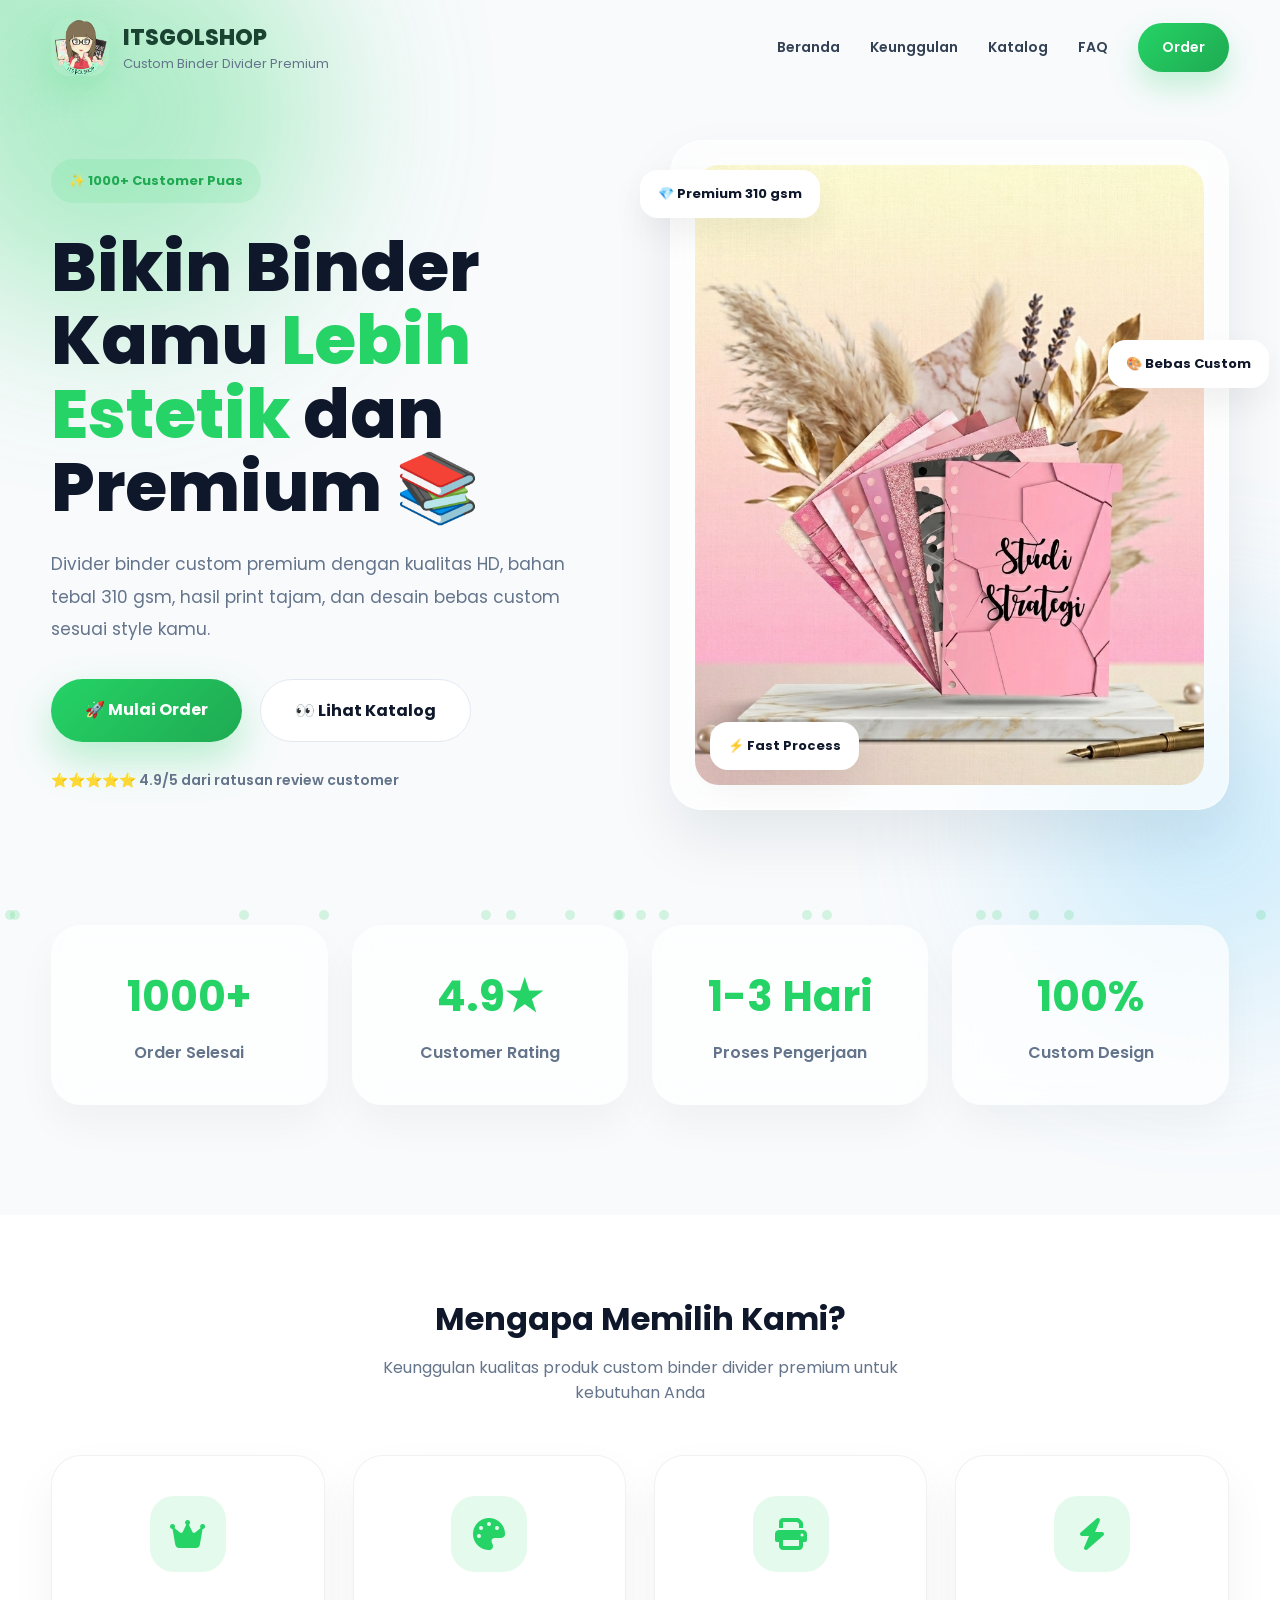
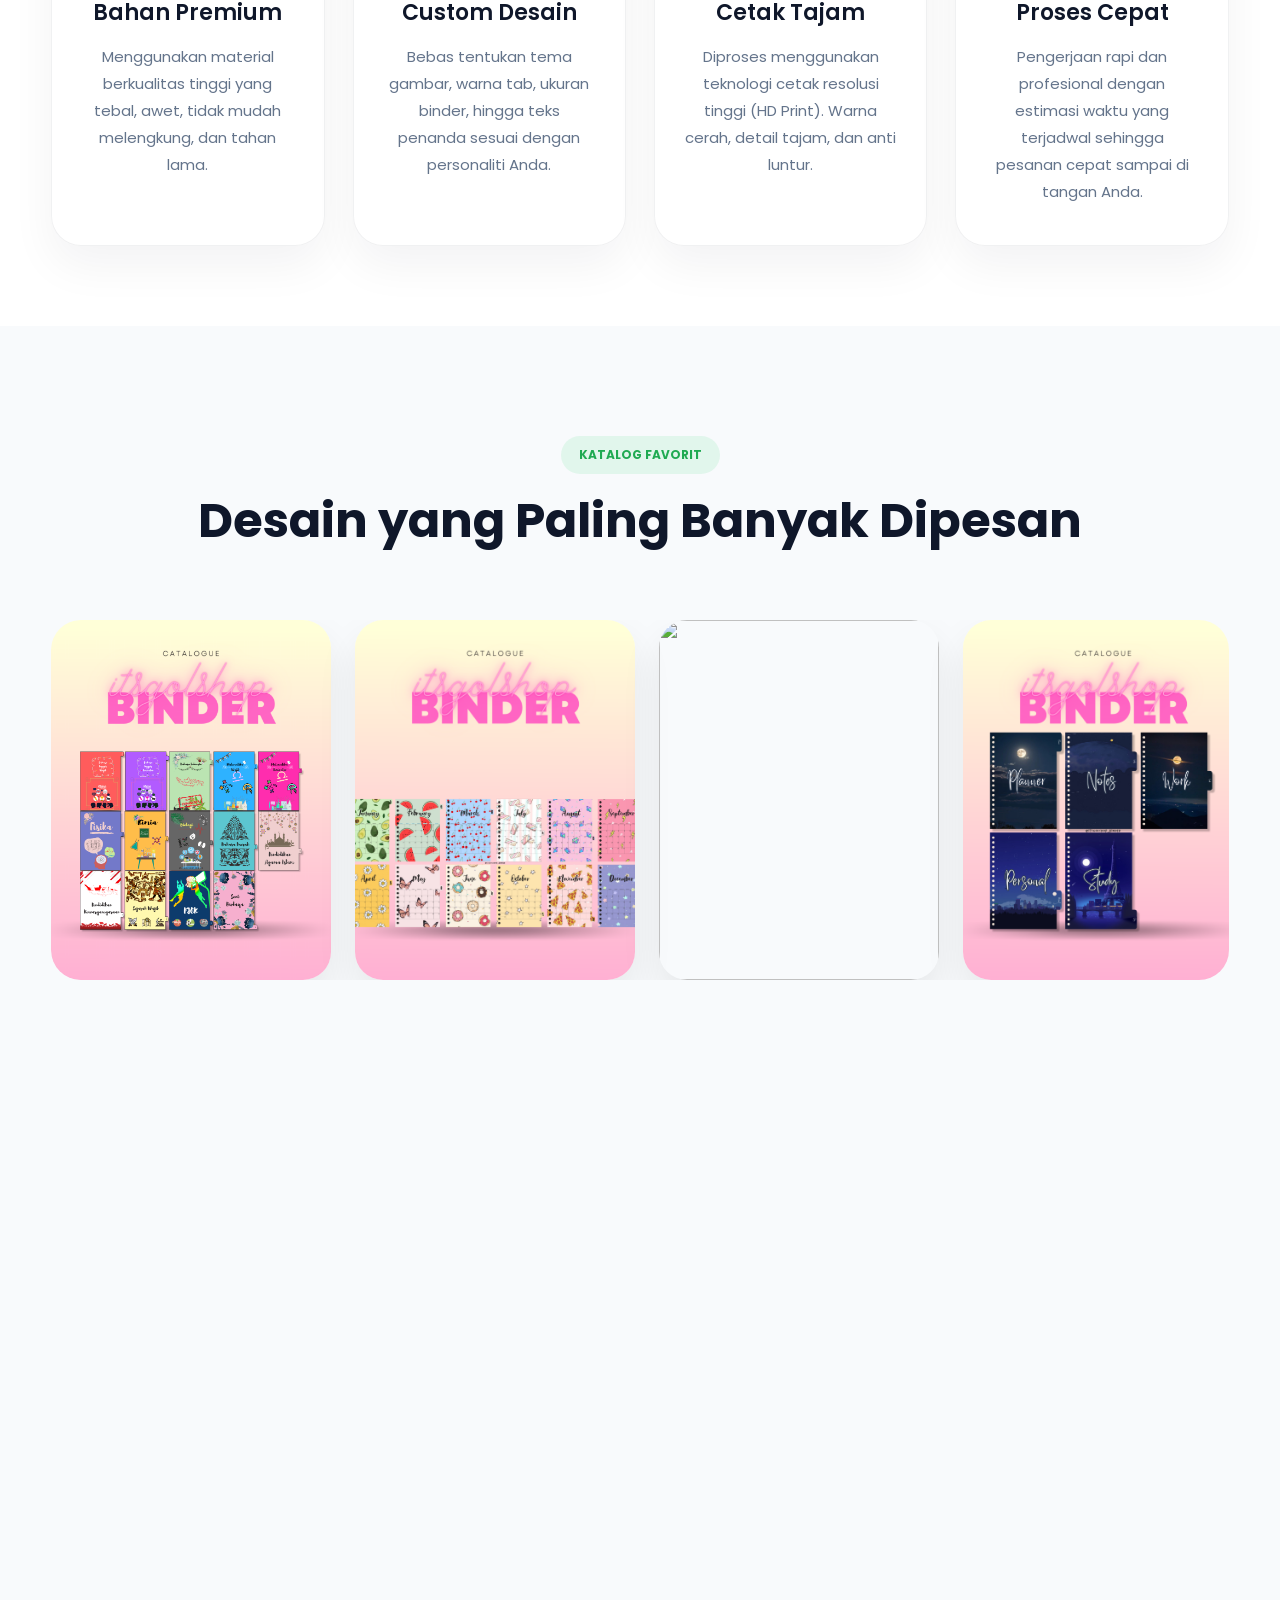
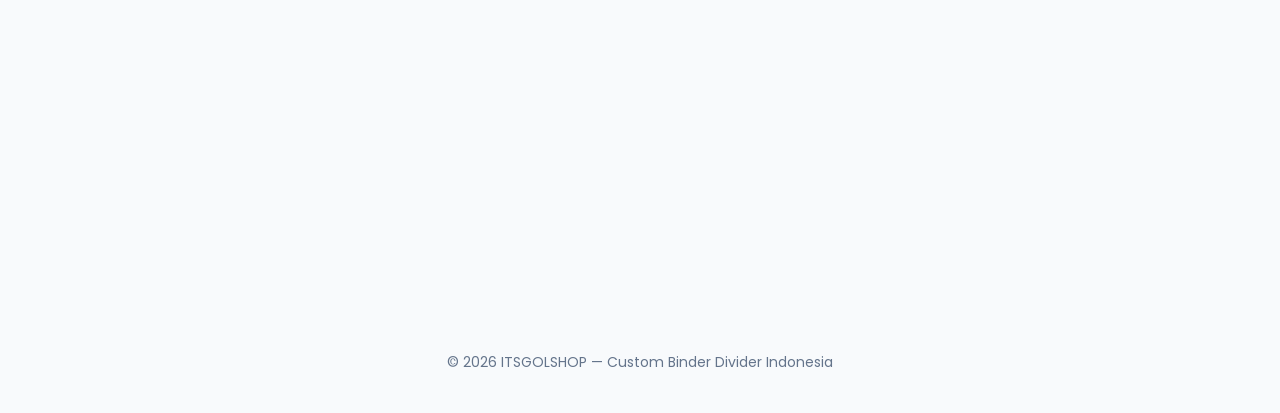
==== commit c058c908: "Add files via upload" ====
--- a/index.html
+++ b/index.html
@@ -35,18 +35,28 @@
       <div class="container header-wrapper">
         <div class="brand">
           <img src="katalog/logo.png" class="brand-logo" />
-
           <div>
             <h1>ITSGOLSHOP</h1>
             <p>Custom Binder Divider Premium</p>
           </div>
         </div>
 
-        <nav class="desktop-nav">
+        <!-- Tombol Hamburger -->
+        <button
+          type="button"
+          class="menu-toggle"
+          aria-label="Toggle navigation"
+        >
+          <span></span>
+          <span></span>
+          <span></span>
+        </button>
+
+        <!-- Menu Navigasi (Desktop & Mobile) -->
+        <nav class="desktop-nav nav-menu">
           <a href="#home">Beranda</a>
           <a href="#benefit">Keunggulan</a>
           <a href="katalog.html">Katalog</a>
-          <!-- Mengarah ke halaman baru -->
           <a href="#faq">FAQ</a>
           <a href="#order" class="nav-btn">Order</a>
         </nav>
@@ -116,39 +126,75 @@
       </div>
     </section>
 
-    <section id="benefit">
+    <!-- SECTION BENEFIT (GAYA STATS) -->
+    <section id="benefit" class="benefit-section">
       <div class="container">
-        <div class="section-title reveal">
-          <span>KENAPA PILIH KAMI?</span>
-          <h2>Divider Binder Premium yang Tidak Pasaran</h2>
-        </div>
-
+        <!-- Judul Section -->
+        <div class="section-header">
+          <h2>Mengapa Memilih Kami?</h2>
+          <p>
+            Keunggulan kualitas produk custom binder divider premium untuk
+            kebutuhan Anda
+          </p>
+        </div>
+
+        <!-- Grid Benefit Box (Sama seperti struktur stats-grid) -->
         <div class="benefit-grid">
-          <div class="benefit-card reveal">
-            <div class="benefit-icon">💎</div>
-            <h3>Kertas Premium</h3>
-            <p>
-              Menggunakan bahan tebal 310 gsm sehingga lebih awet dan tidak
-              mudah rusak.
-            </p>
-          </div>
-
-          <div class="benefit-card reveal">
-            <div class="benefit-icon">🖨️</div>
-            <h3>Print HD</h3>
-            <p>Hasil cetak tajam dengan warna lebih hidup dan estetik.</p>
-          </div>
-
-          <div class="benefit-card reveal">
-            <div class="benefit-icon">🎨</div>
-            <h3>Full Custom</h3>
-            <p>Bebas menggunakan gambar sendiri sesuai style favorit kamu.</p>
-          </div>
-
-          <div class="benefit-card reveal">
-            <div class="benefit-icon">📦</div>
-            <h3>Semua Ukuran</h3>
-            <p>Tersedia ukuran A6, A5, B5, A4 hingga F4.</p>
+          <!-- Benefit 1 -->
+          <div class="benefit-card">
+            <div class="benefit-icon">
+              <i class="fas fa-crown"></i>
+              <!-- Menggunakan FontAwesome Icon -->
+            </div>
+            <div class="benefit-content">
+              <h3>Bahan Premium</h3>
+              <p>
+                Menggunakan material berkualitas tinggi yang tebal, awet, tidak
+                mudah melengkung, dan tahan lama.
+              </p>
+            </div>
+          </div>
+
+          <!-- Benefit 2 -->
+          <div class="benefit-card">
+            <div class="benefit-icon">
+              <i class="fas fa-palette"></i>
+            </div>
+            <div class="benefit-content">
+              <h3>Custom Desain</h3>
+              <p>
+                Bebas tentukan tema gambar, warna tab, ukuran binder, hingga
+                teks penanda sesuai dengan personaliti Anda.
+              </p>
+            </div>
+          </div>
+
+          <!-- Benefit 3 -->
+          <div class="benefit-card">
+            <div class="benefit-icon">
+              <i class="fas fa-print"></i>
+            </div>
+            <div class="benefit-content">
+              <h3>Cetak Tajam</h3>
+              <p>
+                Diproses menggunakan teknologi cetak resolusi tinggi (HD Print).
+                Warna cerah, detail tajam, dan anti luntur.
+              </p>
+            </div>
+          </div>
+
+          <!-- Benefit 4 -->
+          <div class="benefit-card">
+            <div class="benefit-icon">
+              <i class="fas fa-bolt"></i>
+            </div>
+            <div class="benefit-content">
+              <h3>Proses Cepat</h3>
+              <p>
+                Pengerjaan rapi dan profesional dengan estimasi waktu yang
+                terjadwal sehingga pesanan cepat sampai di tangan Anda.
+              </p>
+            </div>
           </div>
         </div>
       </div>
@@ -186,34 +232,44 @@
       </div>
     </section>
 
-    <section>
+    <section id="testimoni">
       <div class="container">
         <div class="section-title reveal">
           <span>TESTIMONI CUSTOMER</span>
           <h2>Apa Kata Mereka?</h2>
         </div>
 
-        <div class="testi-img-grid">
-          <div class="testi-img-card reveal">
+        <div class="catalog-scroll reveal">
+          <div class="testi-track-large">
             <img
               src="katalog/testi1.jpeg"
-              alt="Testimoni Customer ITSGOLSHOP 1"
+              alt="Testimoni Customer 1"
               onclick="bukaZoomTesti(this)"
             />
-          </div>
-
-          <div class="testi-img-card reveal">
             <img
               src="katalog/testi2.jpeg"
-              alt="Testimoni Customer ITSGOLSHOP 2"
+              alt="Testimoni Customer 2"
               onclick="bukaZoomTesti(this)"
             />
-          </div>
-
-          <div class="testi-img-card reveal">
             <img
               src="katalog/testi3.jpeg"
-              alt="Testimoni Customer ITSGOLSHOP 3"
+              alt="Testimoni Customer 3"
+              onclick="bukaZoomTesti(this)"
+            />
+
+            <img
+              src="katalog/testi1.jpeg"
+              alt="Testimoni Customer 1"
+              onclick="bukaZoomTesti(this)"
+            />
+            <img
+              src="katalog/testi2.jpeg"
+              alt="Testimoni Customer 2"
+              onclick="bukaZoomTesti(this)"
+            />
+            <img
+              src="katalog/testi3.jpeg"
+              alt="Testimoni Customer 3"
               onclick="bukaZoomTesti(this)"
             />
           </div>
@@ -238,7 +294,7 @@
       </div>
     </div>
 
-    <section>
+    <section id="cara-order">
       <div class="container">
         <div class="section-title reveal">
           <span>CARA ORDER</span>
@@ -249,25 +305,25 @@
           <div class="step-card reveal">
             <div class="step-number">1</div>
             <h3>Pilih Desain</h3>
-            <p>Pilih dari katalog atau upload desain sendiri.</p>
+            <p>Pilih katalog atau gunakan desain sendiri.</p>
           </div>
 
           <div class="step-card reveal">
             <div class="step-number">2</div>
             <h3>Isi Form</h3>
-            <p>Tentukan ukuran binder dan jumlah pesanan.</p>
+            <p>Isi data, tentukan ukuran & jumlah produk.</p>
           </div>
 
           <div class="step-card reveal">
             <div class="step-number">3</div>
-            <h3>Pembayaran</h3>
-            <p>Transfer via QRIS dengan mudah dan cepat.</p>
+            <h3>Bayar QRIS</h3>
+            <p>Scan QRIS dan upload screenshot bukti bayar.</p>
           </div>
 
           <div class="step-card reveal">
             <div class="step-number">4</div>
-            <h3>Pesanan Diproses</h3>
-            <p>Divider binder langsung dicetak dan dikirim.</p>
+            <h3>Proses & Kirim</h3>
+            <p>Pesanan langsung dicetak dan siap dikirim.</p>
           </div>
         </div>
       </div>
@@ -326,9 +382,10 @@
 
         <form id="whatsappForm">
           <div
+            class="form-row-mobile"
             style="
               display: grid;
-              grid-template-columns: repeat(auto-fit, minmax(250px, 1fr));
+              grid-template-columns: repeat(auto-fit, minmax(220px, 1fr));
               gap: 20px;
             "
           >
@@ -375,8 +432,8 @@
               Pilih Item yang Ingin Dipesan:
             </h4>
 
-            <!-- TAMBAHAN: Pilihan Sumber Desain Gambar (Katalog / Custom) -->
             <div
+              class="form-row-mobile"
               style="
                 display: grid;
                 grid-template-columns: repeat(auto-fit, minmax(200px, 1fr));
@@ -397,21 +454,112 @@
                 </select>
               </div>
 
-              <!-- Kolom input dinamis untuk nomor katalog (Awalnya tersembunyi) -->
               <div
-                class="form-group"
                 id="group-no-katalog"
-                style="margin-bottom: 0; display: none"
+                style="display: none; margin-bottom: 15px"
               >
-                <label for="no-katalog">Nomor/Nama Katalog *</label>
+                <label for="no-katalog">Nomor/Nama Katalog:</label>
                 <input
                   type="text"
                   id="no-katalog"
-                  placeholder="Contoh: Katalog 12 / Pastel 5"
+                  placeholder="Contoh: Katalog 01 - Pastel Pink"
+                  readonly
+                  style="background-color: #f8fafc; cursor: not-allowed"
                 />
+
+                <button
+                  type="button"
+                  onclick="bukaModalKatalog()"
+                  style="
+                    margin-top: 8px;
+                    background: #25d366;
+                    color: white;
+                    border: none;
+                    padding: 8px 12px;
+                    border-radius: 8px;
+                    cursor: pointer;
+                    font-weight: 600;
+                    font-size: 13px;
+                  "
+                >
+                  <i class="fa-solid fa-book-open"></i> Lihat & Pilih dari
+                  Katalog Toko Disini
+                </button>
               </div>
 
-              <!-- Kolom input dinamis untuk Link Google Drive -->
+              <div
+                id="modal-pilihan-katalog"
+                class="qris-modal-overlay"
+                onclick="tutupModalKatalog()"
+              >
+                <div
+                  class="qris-modal-content"
+                  onclick="event.stopPropagation()"
+                  style="
+                    width: 90%;
+                    max-width: 700px;
+                    max-height: 85vh;
+                    overflow-y: auto;
+                    padding: 25px;
+                  "
+                >
+                  <!-- Contoh jika menggunakan tag button -->
+                  <button
+                    onclick="tutupModalKatalog()"
+                    style="
+                      position: absolute;
+                      top: 15px;
+                      right: 15px;
+                      z-index: 9999; /* Menaikkan tumpukan agar selalu di atas gambar */
+                      background: rgba(
+                        255,
+                        255,
+                        255,
+                        0.85
+                      ); /* Memberi latar belakang putih transparan */
+                      color: #333;
+                      border: none;
+                      border-radius: 50%; /* Membuat tombol menjadi bulat */
+                      width: 36px;
+                      height: 36px;
+                      display: flex;
+                      align-items: center;
+                      justify-content: center;
+                      font-size: 20px;
+                      cursor: pointer;
+                      box-shadow: 0 2px 8px rgba(0, 0, 0, 0.15); /* Memberi bayangan agar kontras */
+                    "
+                  >
+                    &times;
+                  </button>
+
+                  <h3
+                    style="color: #ff5e7e; margin-bottom: 5px; font-weight: 700"
+                  >
+                    Daftar Katalog Produk
+                  </h3>
+                  <p
+                    style="font-size: 13px; color: #64748b; margin-bottom: 20px"
+                  >
+                    Klik pada salah satu katalog di bawah ini untuk memilih
+                    secara otomatis.
+                  </p>
+
+                  <div
+                    id="container-katalog-dinamis"
+                    style="
+                      display: grid;
+                      grid-template-columns: repeat(
+                        auto-fit,
+                        minmax(180px, 1fr)
+                      ); /* Mengubah 140px menjadi 180px agar kolom lebih lebar & gambar membesar */
+                      gap: 20px;
+                      text-align: left;
+                    "
+                  ></div>
+                </div>
+              </div>
+
               <div
                 class="form-group"
                 id="group-link-drive"
@@ -423,7 +571,6 @@
                   id="link-drive"
                   placeholder="Tempel/Paste link Google Drive disini"
                 />
-                <!-- TAMBAHAN: Teks Pengingat Akses Link -->
                 <p
                   style="
                     font-size: 11px;
@@ -435,14 +582,14 @@
                   "
                 >
                   ⚠️ PENTING: Pastikan akses berbagi link di Google Drive Anda
-                  sudah diatur ke "Anyone with the link" (Siapa saja yang
-                  memiliki link) agar desain bisa diunduh oleh Admin.
+                  sudah diatur ke "Anyone with the link" agar desain bisa
+                  diunduh oleh Admin.
                 </p>
               </div>
             </div>
 
-            <!-- Kolom Ukuran, Jumlah, dan Tombol Tambah yang Sudah Ada Sebelumnya -->
             <div
+              class="form-action-mobile"
               style="
                 display: grid;
                 grid-template-columns: 2fr 1fr auto;
@@ -505,14 +652,14 @@
 
           <div class="form-group">
             <label>Daftar Pesanan Anda:</label>
-            <div style="overflow-x: auto">
+            <div style="overflow-x: auto; -webkit-overflow-scrolling: touch">
               <table
                 id="tabel-pesanan"
                 style="
                   width: 100%;
                   border-collapse: collapse;
                   margin-top: 5px;
-                  font-size: 14px;
+                  font-size: 13px;
                 "
               >
                 <thead>
@@ -524,7 +671,7 @@
                     "
                   >
                     <th style="padding: 10px; border: 1px solid #ffe3e7">
-                      Ukuran / Item
+                      Item
                     </th>
                     <th style="padding: 10px; border: 1px solid #ffe3e7">
                       Harga
@@ -539,7 +686,7 @@
                       Qty
                     </th>
                     <th style="padding: 10px; border: 1px solid #ffe3e7">
-                      Subtotal
+                      Total
                     </th>
                     <th
                       style="
@@ -639,7 +786,7 @@
                 src="katalog/qris.png"
                 alt="QRIS ITSGOLSHOP"
                 style="
-                  width: 220px;
+                  width: 200px;
                   height: auto;
                   margin: 0 auto;
                   display: block;
--- a/style.css
+++ b/style.css
@@ -152,11 +152,52 @@
 }
 
 /* =========================================
+HAMBURGER MENU & MOBILE RESPONSIVE
+========================================= */
+
+/* Sembunyikan tombol hamburger secara default (tampilan desktop) */
+.menu-toggle {
+  display: none;
+  flex-direction: column;
+  justify-content: space-between;
+  width: 30px;
+  height: 21px;
+  background: transparent;
+  border: none;
+  cursor: pointer;
+  z-index: 10000; /* Tetap berada di atas menu */
+}
+
+.menu-toggle span {
+  display: block;
+  width: 100%;
+  height: 3px;
+  background-color: #1b4332; /* Menyesuaikan warna brand utama */
+  border-radius: 3px;
+  transition: all 0.3s ease-in-out;
+}
+
+/* Animasi Hamburger menjadi X */
+.menu-toggle.aktif span:nth-child(1) {
+  transform: translateY(9px) rotate(45deg);
+  background-color: #ff5e7e; /* Berubah warna saat aktif agar menarik */
+}
+
+.menu-toggle.aktif span:nth-child(2) {
+  opacity: 0;
+}
+
+.menu-toggle.aktif span:nth-child(3) {
+  transform: translateY(-9px) rotate(-45deg);
+  background-color: #ff5e7e;
+}
+
+/* =========================================
 FLOATING BUTTON
 ========================================= */
 
 .floating-order {
-  position: fixed;
+  position: relative;
   bottom: 20px;
   right: 20px;
   z-index: 999;
@@ -384,6 +425,158 @@
 }
 
 /* =========================================
+   BENEFIT SECTION (STATS STYLE)
+   ========================================= */
+.benefit-section {
+  padding: 80px 0;
+  background-color: #ffffff; /* Bisa diganti #f8fafc jika ingin background abu-abu sangat muda */
+}
+
+/* Header/Judul di atas grid */
+.benefit-section .section-header {
+  text-align: center;
+  margin-bottom: 50px;
+}
+
+.benefit-section .section-header h2 {
+  font-size: 32px;
+  color: #0f172a;
+  font-weight: 700;
+  margin-bottom: 12px;
+  position: relative;
+}
+
+.benefit-section .section-header p {
+  color: #64748b;
+  font-size: 16px;
+  max-width: 600px;
+  margin: 0 auto;
+}
+
+/* Grid Layout yang menyamai Stats-Grid */
+.benefit-grid {
+  display: grid;
+  grid-template-columns: repeat(
+    4,
+    1fr
+  ); /* Membagi rata menjadi 4 kolom horizontal di desktop */
+  gap: 24px;
+}
+
+/* Desain Box Kartu Benefit */
+.benefit-card {
+  background: #ffffff;
+  padding: 30px 24px;
+  border-radius: 16px;
+  border: 1px solid rgba(15, 23, 42, 0.06);
+  box-shadow: 0 4px 20px rgba(0, 0, 0, 0.02);
+  text-align: center; /* Teks rata tengah seperti stats */
+  transition: all 0.3s ease;
+}
+
+/* Efek Hover Modern saat kartu disorot */
+.benefit-card:hover {
+  transform: translateY(-5px);
+  box-shadow: 0 12px 30px rgba(0, 0, 0, 0.06);
+  border-color: rgba(
+    37,
+    211,
+    102,
+    0.2
+  ); /* Warna border hijau halus saat hover */
+}
+
+/* Pengaturan Tempat Ikon (Sama seperti elemen angka/ikon pada stats) */
+.benefit-icon {
+  width: 60px;
+  height: 60px;
+  background: rgba(
+    37,
+    211,
+    102,
+    0.1
+  ); /* Background bulat transparan hijau segar */
+  color: #25d366; /* Warna utama hijau ikon */
+  display: flex;
+  align-items: center;
+  justify-content: center;
+  border-radius: 50%;
+  margin: 0 auto 20px auto; /* Membuat ikon berada pas di tengah atas */
+  font-size: 24px;
+  transition: all 0.3s ease;
+}
+
+.benefit-card:hover .benefit-icon {
+  background: #25d366;
+  color: #ffffff; /* Ikon berbalik warna saat kartu di-hover */
+}
+
+/* Judul Kategori Benefit */
+.benefit-content h3 {
+  font-size: 18px;
+  color: #0f172a;
+  font-weight: 600;
+  margin-bottom: 12px;
+}
+
+/* Deskripsi Teks Keterangan */
+.benefit-content p {
+  font-size: 14px;
+  color: #64748b;
+  line-height: 1.6;
+}
+
+/* Responsive Layout untuk Tablet dan Mobile Phone */
+@media screen and (max-width: 1024px) {
+  .benefit-grid {
+    grid-template-columns: repeat(2, 1fr); /* Menjadi 2 kolom pada tablet */
+    gap: 20px;
+  }
+}
+
+@media screen and (max-width: 576px) {
+  .benefit-section {
+    padding: 50px 0; /* Mengurangi sedikit padding agar pas di HP */
+  }
+
+  .benefit-section .section-header h2 {
+    font-size: 24px; /* Ukuran teks judul disesuaikan untuk layar kecil */
+  }
+
+  /* MENGUBAH MENJADI 2 KOLOM PADA LAYAR MOBILE */
+  .benefit-grid {
+    grid-template-columns: repeat(
+      2,
+      1fr
+    ); /* Membagi grid menjadi 2 kolom sama rata */
+    gap: 12px; /* Jarak antar card agak diperkecil agar tidak terlalu sempit */
+  }
+
+  /* Penyesuaian isi Card agar tetap proporsional dalam 2 kolom */
+  .benefit-card {
+    padding: 20px 12px; /* Mengurangi padding dalam card */
+    border-radius: 12px;
+  }
+
+  .benefit-icon {
+    width: 45px; /* Mengecilkan ukuran lingkaran ikon */
+    height: 45px;
+    font-size: 18px; /* Mengecilkan ukuran lambang ikon */
+    margin-bottom: 12px;
+  }
+
+  .benefit-content h3 {
+    font-size: 14px; /* Ukuran sub-judul keunggulan */
+    margin-bottom: 6px;
+  }
+
+  .benefit-content p {
+    font-size: 11px; /* Ukuran deskripsi teks diperkecil agar pas dan rapi */
+    line-height: 1.4;
+  }
+}
+
+/* =========================================
 BENEFIT
 ========================================= */
 
@@ -463,42 +656,8 @@
 }
 
 /* =========================================
-TESTIMONI
-========================================= */
-
-.testi-grid {
-  display: grid;
-  grid-template-columns: repeat(3, 1fr);
-  gap: 28px;
-}
-
-.testi-card {
-  background: white;
-  border-radius: 28px;
-  padding: 36px;
-  box-shadow: 0 20px 40px rgba(0, 0, 0, 0.04);
-}
-
-.testi-card p {
-  line-height: 1.9;
-  color: #334155;
-  margin-bottom: 24px;
-}
-
-.testi-user {
-  font-weight: 700;
-  color: #25d366;
-}
-
-/* =========================================
 TESTIMONI (VERSI GAMBAR SCREENSHOT)
 ========================================= */
-
-.testi-img-grid {
-  display: grid;
-  grid-template-columns: repeat(3, 1fr);
-  gap: 28px;
-}
 
 .testi-img-card {
   background: white;
@@ -526,6 +685,72 @@
   border-radius: 12px;
   object-fit: contain;
   cursor: zoom-in; /* Menampilkan ikon kaca pembesar */
+}
+/* =========================================
+   TESTIMONI SCROLL TRACK (VERSI UKURAN BESAR & TERBACA)
+   ========================================= */
+
+/* Wadah track flex dengan animasi gulir lambat agar tulisan nyaman dibaca */
+.testi-track-large {
+  display: flex;
+  gap: 32px; /* Jarak antar kartu sedikit diperlebar agar tidak sesak */
+  width: max-content;
+  animation: scrollTestiLarge 40s linear infinite; /* Kecepatan pas untuk membaca teks bergerak */
+}
+
+.testi-track-large img {
+  /* DIMENSI DESKTOP & TABLET: Diperbesar agar teks ulasan langsung terbaca jelas */
+  width: 400px;
+  height: 280px;
+
+  /* KUNCI UTAMA: Menggunakan contain agar seluruh tangkapan layar ulasan utuh */
+  object-fit: contain;
+  background: #ffffff; /* Latar belakang putih bersih di balik area gambar */
+  padding: 12px;
+  border-radius: 28px;
+  border: 1px solid #ffe3e7;
+  box-shadow: 0 25px 50px rgba(0, 0, 0, 0.06);
+  cursor: zoom-in;
+  transition:
+    transform 0.3s ease,
+    box-shadow 0.3s ease;
+}
+
+/* Efek interaktif saat diarahkan kursor */
+.testi-track-large img:hover {
+  transform: translateY(-8px);
+  box-shadow: 0 30px 60px rgba(255, 94, 126, 0.12);
+}
+
+/* FITUR AGAR NYAMAN DIBACA: Animasi otomatis berhenti sementara saat di-hover/di-sentuh */
+.testi-track-large:hover {
+  animation-play-state: paused;
+}
+
+/* Pergerakan lintasan animasi sejauh 50% lebar track duplikasi */
+@keyframes scrollTestiLarge {
+  from {
+    transform: translateX(0);
+  }
+  to {
+    transform: translateX(-50%);
+  }
+}
+
+/* RESPONSIVE LAYOUT (UNTUK TAMPILAN HP / MOBILE SCREEN) */
+@media (max-width: 768px) {
+  .testi-track-large {
+    gap: 16px;
+    animation-duration: 32s; /* Dipercepat sedikit di HP karena jarak tempuh layar lebih pendek */
+  }
+
+  .testi-track-large img {
+    /* Dimensi optimal untuk layar HP agar teks chat tetap terbaca utuh tanpa meluap */
+    width: 300px;
+    height: 200px;
+    border-radius: 20px;
+    padding: 8px;
+  }
 }
 
 /* POPUP MODAL UNTUK ZOOM TESTIMONI */
@@ -594,14 +819,6 @@
   justify-content: center;
 }
 
-/* RESPONSIVE UNTUK SMARTPHONE */
-@media (max-width: 768px) {
-  .testi-img-grid {
-    grid-template-columns: 1fr; /* Berubah jadi 1 kolom memanjang kebawah di HP */
-    gap: 20px;
-  }
-}
-
 /* =========================================
 STEPS
 ========================================= */
@@ -609,39 +826,41 @@
 .steps-grid {
   display: grid;
   grid-template-columns: repeat(4, 1fr);
-  gap: 24px;
+  gap: 16px; /* Dikurangi dari 24px agar lebih rapat */
 }
 
 .step-card {
   background: white;
-  border-radius: 28px;
-  padding: 36px;
+  border-radius: 20px; /* Disesuaikan agar lebih proporsional */
+  padding: 20px 16px; /* Dikurangi dari 36px agar hemat ruang vertikal */
   text-align: center;
-  box-shadow: 0 20px 45px rgba(0, 0, 0, 0.04);
+  box-shadow: 0 10px 30px rgba(0, 0, 0, 0.04);
 }
 
 .step-number {
-  width: 72px;
-  height: 72px;
+  width: 50px; /* Diperkecil dari 72px */
+  height: 50px; /* Diperkecil dari 72px */
   border-radius: 999px;
   background: linear-gradient(135deg, #25d366, #1faa52);
   color: white;
   font-weight: 800;
-  font-size: 28px;
+  font-size: 20px; /* Disesuaikan dengan ukuran lingkaran baru */
   display: flex;
   align-items: center;
   justify-content: center;
   margin: auto;
-  margin-bottom: 24px;
+  margin-bottom: 12px; /* Dikurangi dari 24px */
 }
 
 .step-card h3 {
-  margin-bottom: 14px;
+  font-size: 16px; /* Diperkecil sedikit agar teks mengalir lebih compact */
+  margin-bottom: 8px;
 }
 
 .step-card p {
   color: #64748b;
-  line-height: 1.8;
+  line-height: 1.6;
+  font-size: 13px; /* Sedikit diperkecil untuk kenyamanan membaca skala ringkas */
 }
 
 /* =========================================
@@ -651,7 +870,7 @@
 .cta-box {
   background: linear-gradient(135deg, #25d366, #1faa52);
   border-radius: 40px;
-  padding: 90px 50px;
+  padding: 70px 50px;
   text-align: center;
   color: white;
   box-shadow: 0 35px 70px rgba(37, 211, 102, 0.25);
@@ -718,7 +937,7 @@
 /* Tampilan Form Pemesanan */
 .order-section {
   padding: 60px 20px;
-  background-color: #fff5f7; /* Pink pastel sangat soft */
+  background-color: #fff5f7;
 }
 
 .container-form {
@@ -728,6 +947,13 @@
   padding: 40px;
   border-radius: 20px;
   box-shadow: 0 10px 30px rgba(255, 182, 193, 0.3);
+}
+
+/* Responsif khusus untuk padding form di HP */
+@media (max-width: 480px) {
+  .container-form {
+    padding: 25px 15px;
+  }
 }
 
 .container-form h2 {
@@ -781,11 +1007,7 @@
 .btn-submit {
   width: 100%;
   padding: 15px;
-  background: linear-gradient(
-    135deg,
-    #25d366,
-    #128c7e
-  ); /* Gradasi Hijau WA resmi */
+  background: linear-gradient(135deg, #25d366, #128c7e);
   color: white;
   border: none;
   border-radius: 10px;
@@ -800,7 +1022,7 @@
   align-items: center;
   gap: 10px;
   position: relative;
-  z-index: 9999;
+  z-index: 999;
 }
 
 .btn-submit:hover {
@@ -849,7 +1071,7 @@
 }
 
 .summary-item.total #view-total {
-  color: #1faa52; /* Warna hijau untuk total uang agar menonjol */
+  color: #1faa52;
 }
 
 .summary-note {
@@ -860,6 +1082,7 @@
   margin-bottom: 0 !important;
   font-style: italic;
 }
+
 /* =========================================
 FOOTER
 ========================================= */
@@ -950,7 +1173,7 @@
 }
 
 /* =========================================
-RESPONSIVE
+RESPONSIVE CODE CLEANUP
 ========================================= */
 
 @media (max-width: 1100px) {
@@ -972,12 +1195,29 @@
     display: none;
   }
 
+  /* Pisahkan .stats-grid agar menjadi 2 kolom (repeat(2, 1fr)),
+     sedangkan section lainnya tetap 1 kolom (1fr) agar tidak berantakan di HP.
+  */
+  .stats-grid {
+    grid-template-columns: repeat(2, 1fr) !important;
+    gap: 12px; /* Memperkecil jarak antar kartu agar pas di layar HP */
+  }
+
+  /* Section lainnya tetap 1 kolom memanjang ke bawah */
   .hero-grid,
-  .benefit-grid,
-  .stats-grid,
-  .steps-grid,
   .testi-grid {
     grid-template-columns: 1fr;
+  }
+
+  /* Perkecil padding atau ukuran teks kartu statistik khusus di HP jika diperlukan */
+  .stat-card {
+    padding: 15px 10px !important;
+  }
+  .stat-card h3 {
+    font-size: 24px !important; /* Supaya angka besar tidak terpotong */
+  }
+  .stat-card p {
+    font-size: 12px !important; /* Supaya teks deskripsi pas */
   }
 
   .hero {
@@ -1024,11 +1264,134 @@
     right: 16px;
     text-align: center;
   }
+
+  .testi-img-grid {
+    grid-template-columns: 1fr; /* Berubah jadi 1 kolom memanjang kebawah di HP */
+    gap: 20px;
+  }
+
+  .steps-grid {
+    grid-template-columns: repeat(2, 1fr) !important;
+    gap: 12px;
+  }
+
+  .step-card {
+    padding: 16px 12px;
+  }
+
+  .step-number {
+    width: 44px;
+    height: 44px;
+    font-size: 18px;
+    margin-bottom: 8px;
+  }
+
+  .step-card h3 {
+    font-size: 16px;
+    margin-bottom: 4px;
+  }
+
+  .step-card p {
+    font-size: 13px;
+    line-height: 1.4;
+  }
+
+  /* Perbaikan Form Pemesanan khusus HP */
+  .form-row-mobile {
+    grid-template-columns: 1fr !important; /* Paksa jadi satu kolom vertikal di HP */
+  }
+  .form-action-mobile {
+    grid-template-columns: 1fr !important;
+  }
+  .form-action-mobile button {
+    width: 100% !important;
+  }
+
+  .menu-toggle {
+    display: flex; /* Memunculkan hamburger di mobile */
+  }
+
+  .nav-menu {
+    position: fixed;
+    top: 80px; /* Memberi jarak dari atas header agar pas */
+    right: -300px; /* Sembunyikan menu di sebelah kanan layar saat tidak aktif */
+    left: auto; /* Batalkan pengaturan left bawaan */
+    width: 240px; /* Tentukan lebar kotak menu saja */
+    height: auto; /* Tinggi otomatis mengikuti jumlah menu di dalamnya */
+    background: white; /* Latar belakang kotak putih bersih */
+    padding: 24px 20px; /* Beri ruang padding di dalam kotak */
+    border-radius: 16px; /* Membuat sudut kotak menu melengkung manis */
+    box-shadow: 0 10px 30px rgba(0, 0, 0, 0.1); /* Efek bayangan lembut agar pop-out */
+
+    display: flex;
+    flex-direction: column;
+    align-items: flex-start; /* Meratakan teks menu ke kiri di dalam kotak */
+    justify-content: flex-start;
+    gap: 18px; /* Jarak antar link menu */
+    transition: 0.4s cubic-bezier(0.4, 0, 0.2, 1);
+    z-index: 998;
+  }
+
+  /* Ketika menu ditambahkan class 'aktif' oleh JavaScript */
+  .nav-menu.aktif {
+    right: 7px; /* Menu bergeser masuk ke layar */
+  }
+
+  /* Opsional: Animasi tombol hamburger jadi tanda silang (X) saat aktif */
+  .menu-toggle.aktif span:nth-child(1) {
+    transform: rotate(45deg) translate(5px, 5px);
+  }
+  .menu-toggle.aktif span:nth-child(2) {
+    opacity: 0;
+  }
+  .menu-toggle.aktif span:nth-child(3) {
+    transform: rotate(-45deg) translate(7px, -6px);
+  }
+
+  .nav-menu a {
+    font-size: 16px !important;
+    font-weight: 500;
+    color: #334155;
+    width: 100%;
+    text-align: left;
+    padding: 8px 0;
+    border-bottom: 1px solid rgba(15, 23, 42, 0.05); /* Garis batas bawah yang tipis */
+    transition: all 0.3s ease;
+  }
+
+  /* Efek hover atau saat link sedang aktif */
+  .nav-menu a:hover,
+  .nav-menu a.active {
+    color: #25d366;
+    padding-left: 6px; /* Memberikan efek bergeser sedikit saat disentuh */
+  }
+
+  /* Penyesuaian khusus untuk tombol utama (Order Button) */
+  .nav-menu .nav-btn {
+    background: linear-gradient(135deg, #25d366, #1faa52);
+    color: white !important;
+    width: 100%;
+    text-align: center;
+    padding: 12px 0;
+    border-radius: 12px;
+    border-bottom: none;
+    box-shadow: 0 10px 20px rgba(37, 211, 102, 0.15);
+    margin-top: 10px;
+    font-weight: 600;
+  }
+
+  /* Mengatur penyesuaian tombol order khusus di versi mobile navbar */
+  .nav-menu .nav-btn {
+    width: 80%;
+    text-align: center;
+    padding: 14px 0;
+  }
 }
 
 #tabel-pesanan th,
 #tabel-pesanan td {
   border-bottom: 1px solid #ffe3e7;
+  padding: 8px 5px; /* Perkecil padding di HP */
 }
 #tabel-pesanan tbody tr:nth-child(even) {
   background-color: #fff9fa;
@@ -1044,9 +1407,9 @@
   left: 0;
   width: 100%;
   height: 100%;
-  background-color: rgba(15, 23, 42, 0.6); /* Warna gelap transparan */
-  backdrop-filter: blur(8px); /* Efek blur estetik di belakang popup */
-  z-index: 999999; /* Memastikan berada di lapisan paling atas layar */
+  background-color: rgba(15, 23, 42, 0.6);
+  backdrop-filter: blur(8px);
+  z-index: 999999;
   display: flex;
   align-items: center;
   justify-content: center;
@@ -1055,7 +1418,6 @@
   transition: opacity 0.3s ease;
 }
 
-/* Class aktif saat modal terbuka */
 .qris-modal-overlay.aktif {
   opacity: 1;
   pointer-events: auto;
@@ -1085,7 +1447,6 @@
   display: block;
 }
 
-/* Tombol Close Bundar */
 .qris-modal-close {
   position: absolute;
   top: -15px;
@@ -1110,3 +1471,15 @@
   transform: scale(1.1);
   background: #e04564;
 }
+
+/* Efek Hover saat Item Katalog di dalam Modal di-Sorot/Klik */
+.item-katalog-pilih:hover {
+  transform: translateY(-3px);
+  border-color: #ff5e7e !important;
+  box-shadow: 0 8px 20px rgba(255, 94, 126, 0.15);
+}
+
+.item-katalog-pilih.terpilih-aktif {
+  border-color: #25d366 !important;
+  background-color: #e8fbf1;
+}
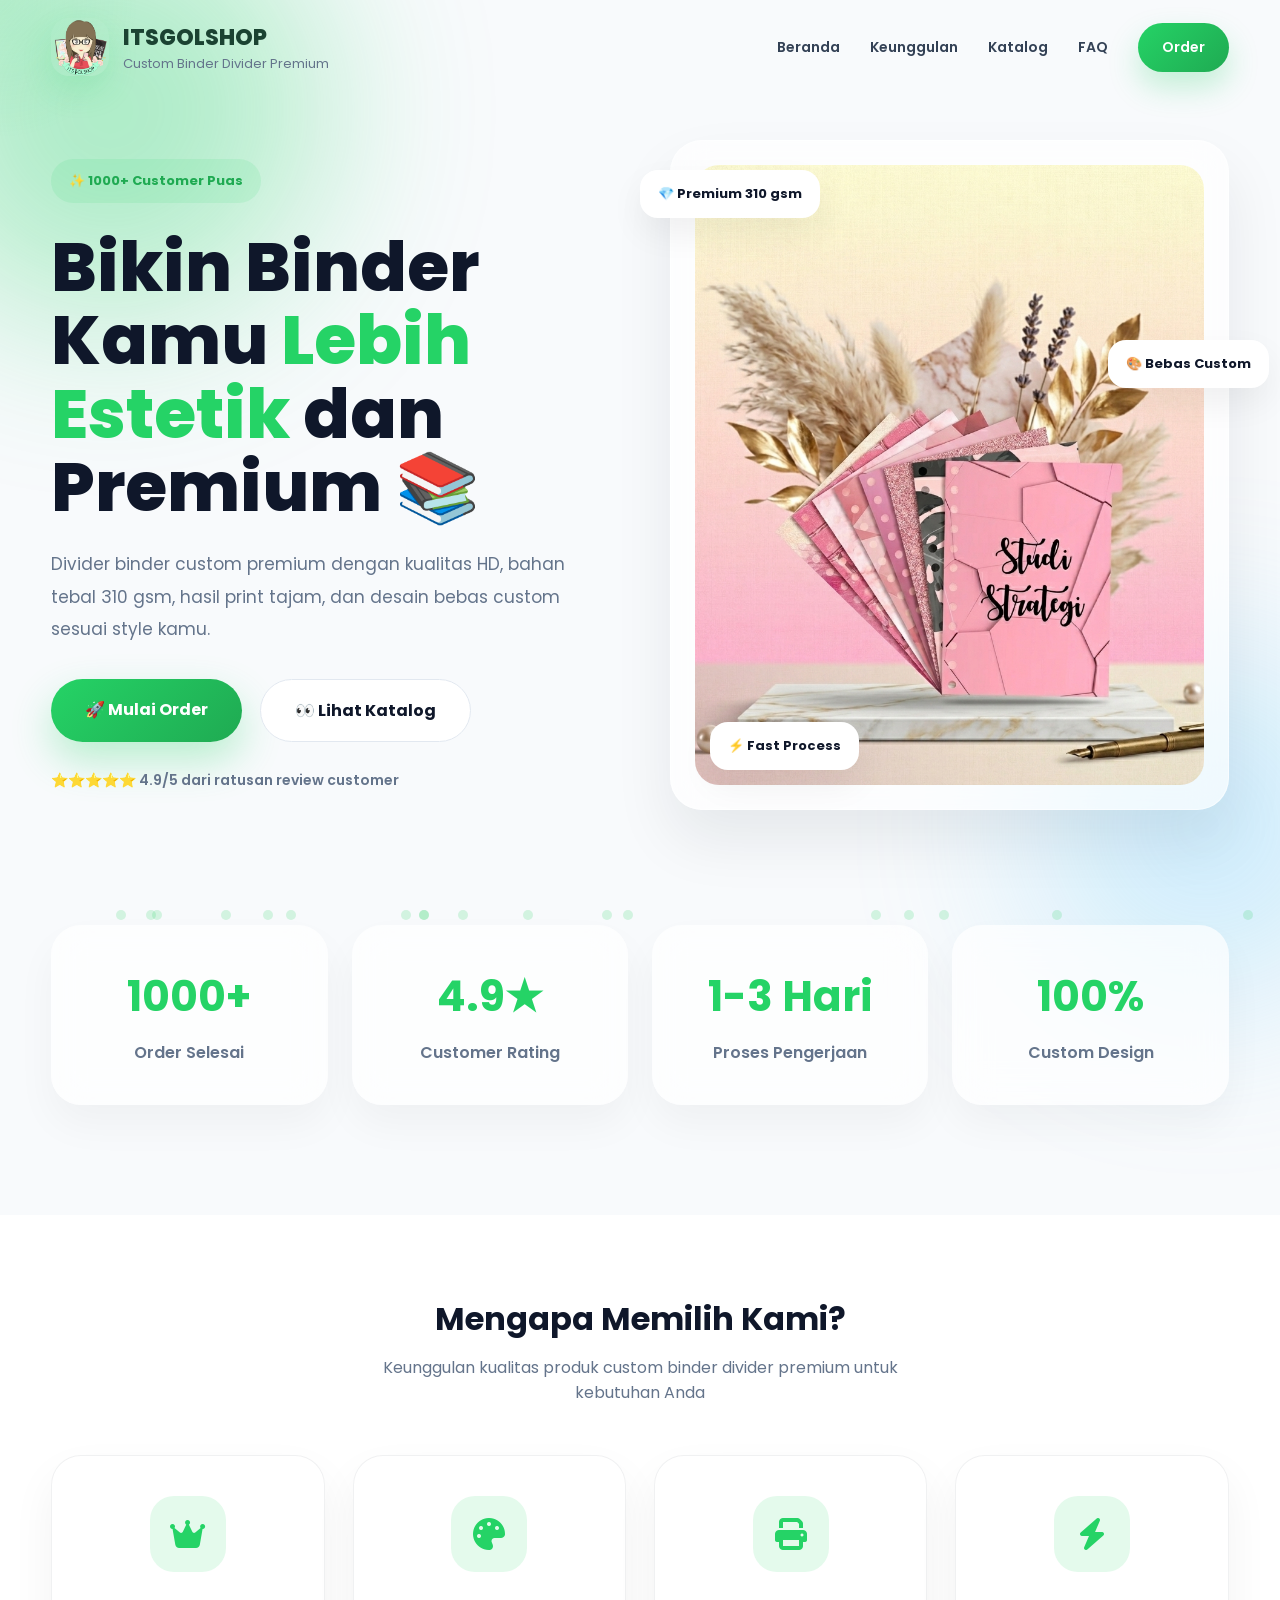
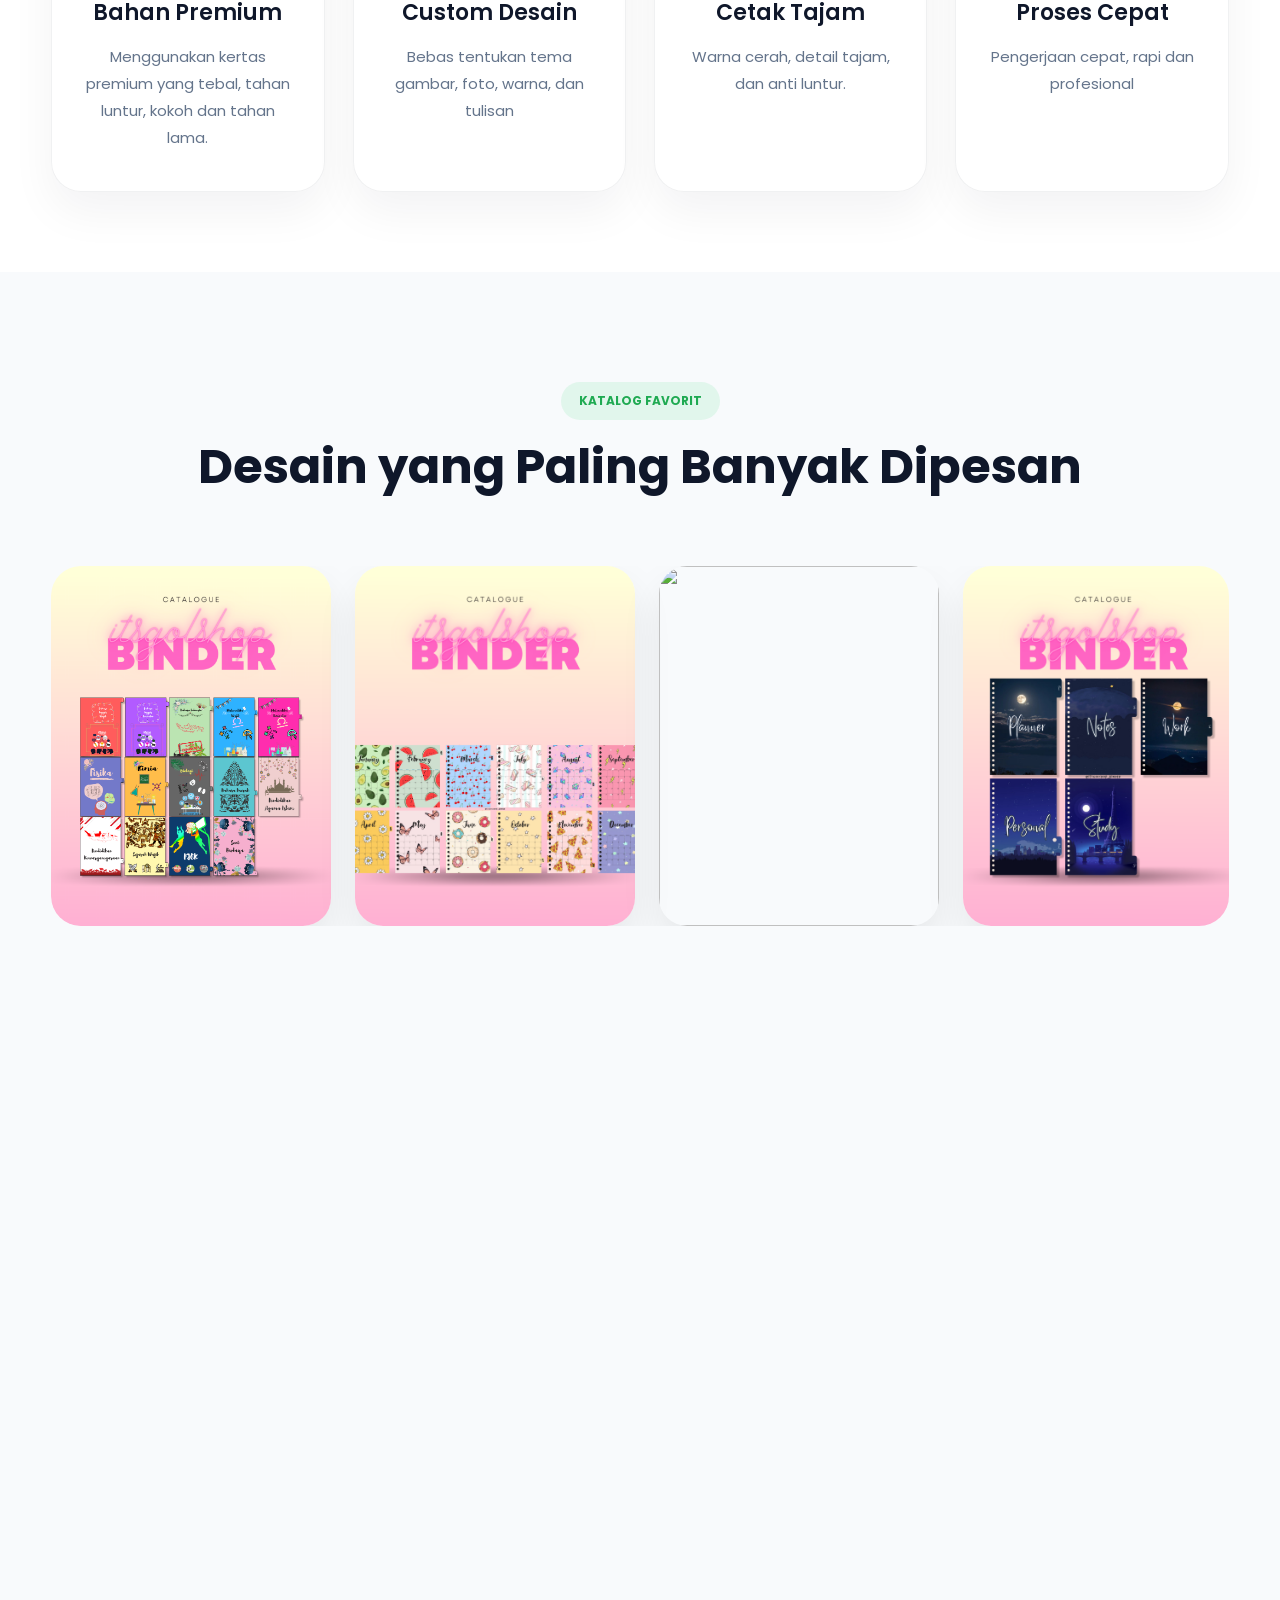
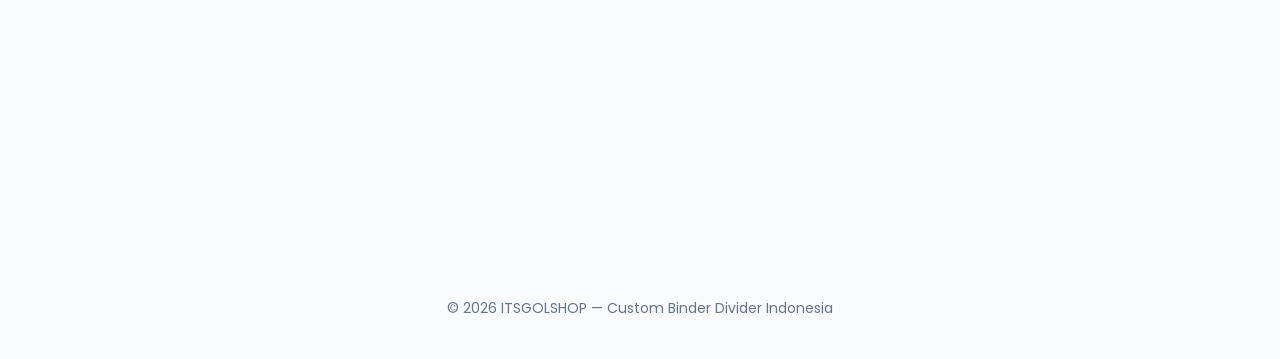
==== commit 4446695b: "Add files via upload" ====
--- a/index.html
+++ b/index.html
@@ -149,8 +149,8 @@
             <div class="benefit-content">
               <h3>Bahan Premium</h3>
               <p>
-                Menggunakan material berkualitas tinggi yang tebal, awet, tidak
-                mudah melengkung, dan tahan lama.
+                Menggunakan kertas premium yang tebal, tahan luntur, kokoh dan
+                tahan lama.
               </p>
             </div>
           </div>
@@ -162,10 +162,7 @@
             </div>
             <div class="benefit-content">
               <h3>Custom Desain</h3>
-              <p>
-                Bebas tentukan tema gambar, warna tab, ukuran binder, hingga
-                teks penanda sesuai dengan personaliti Anda.
-              </p>
+              <p>Bebas tentukan tema gambar, foto, warna, dan tulisan</p>
             </div>
           </div>
 
@@ -176,10 +173,7 @@
             </div>
             <div class="benefit-content">
               <h3>Cetak Tajam</h3>
-              <p>
-                Diproses menggunakan teknologi cetak resolusi tinggi (HD Print).
-                Warna cerah, detail tajam, dan anti luntur.
-              </p>
+              <p>Warna cerah, detail tajam, dan anti luntur.</p>
             </div>
           </div>
 
@@ -190,10 +184,7 @@
             </div>
             <div class="benefit-content">
               <h3>Proses Cepat</h3>
-              <p>
-                Pengerjaan rapi dan profesional dengan estimasi waktu yang
-                terjadwal sehingga pesanan cepat sampai di tangan Anda.
-              </p>
+              <p>Pengerjaan cepat, rapi dan profesional</p>
             </div>
           </div>
         </div>
